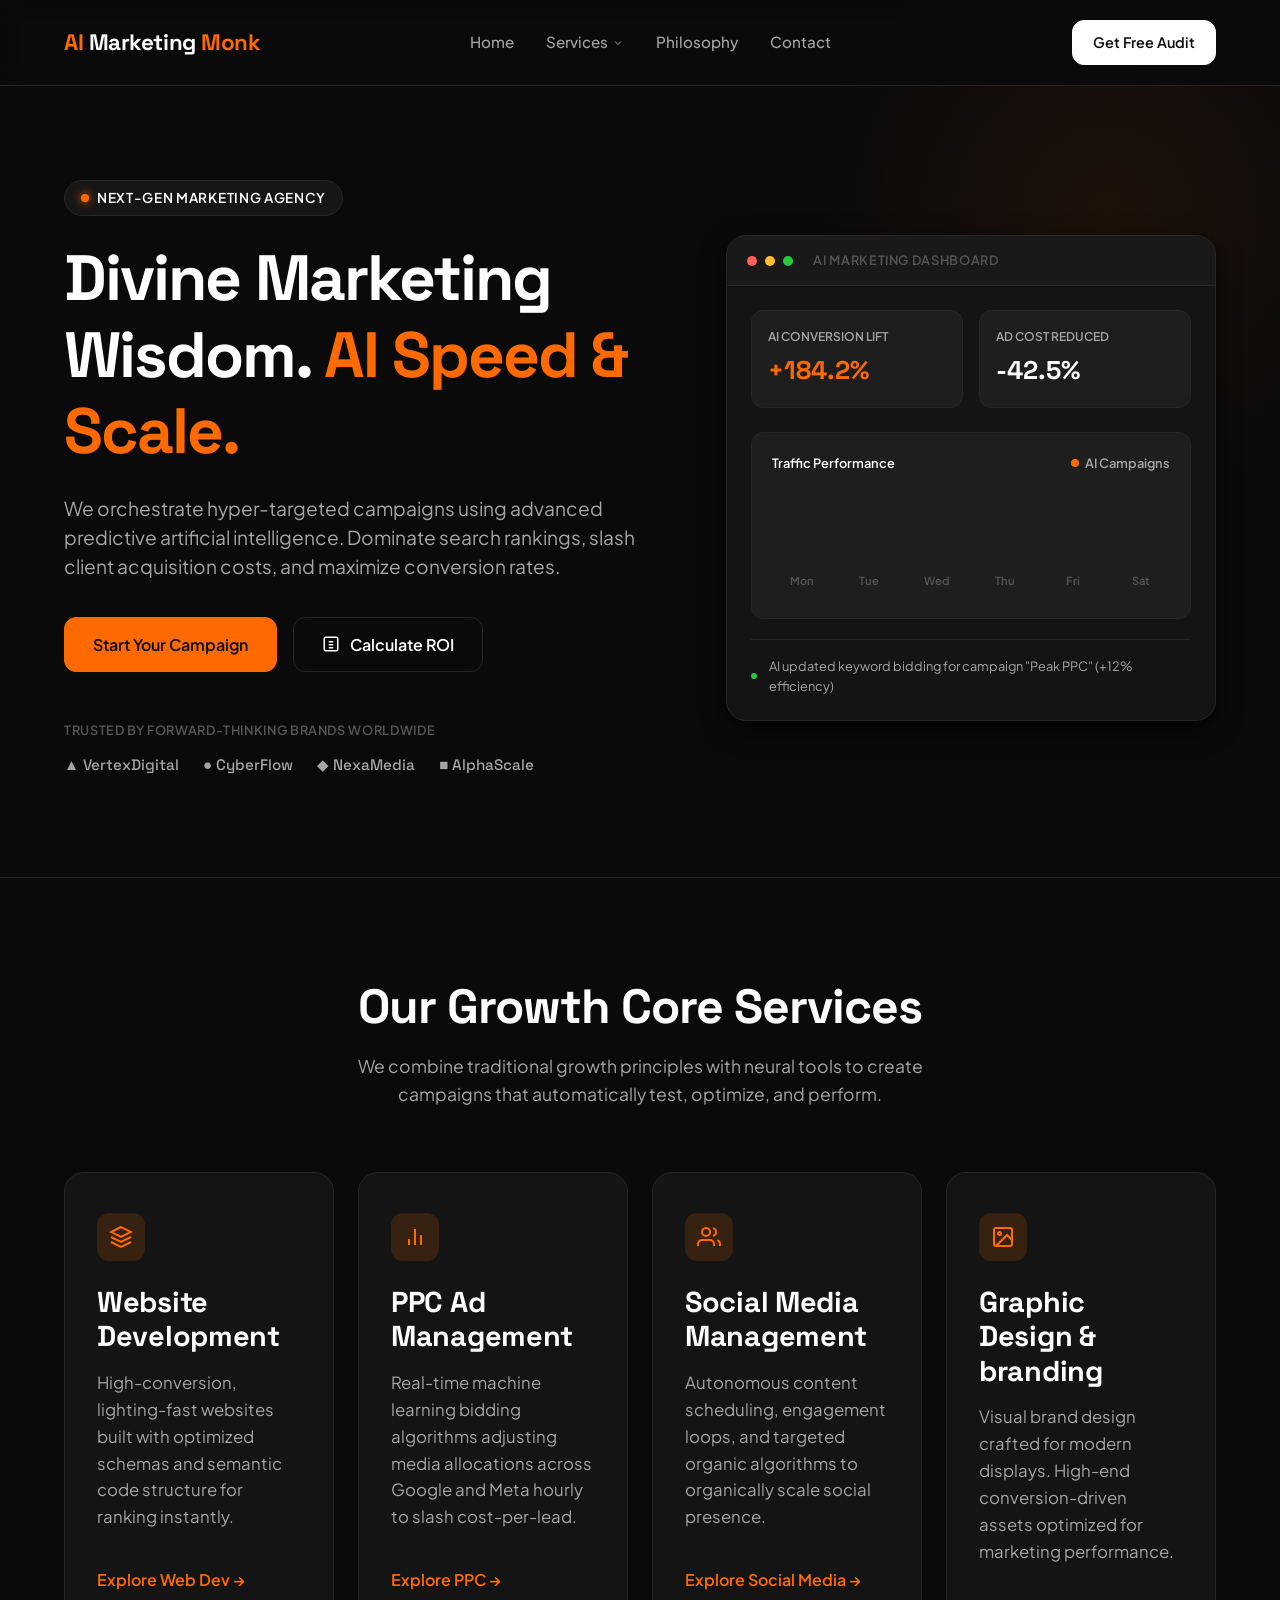
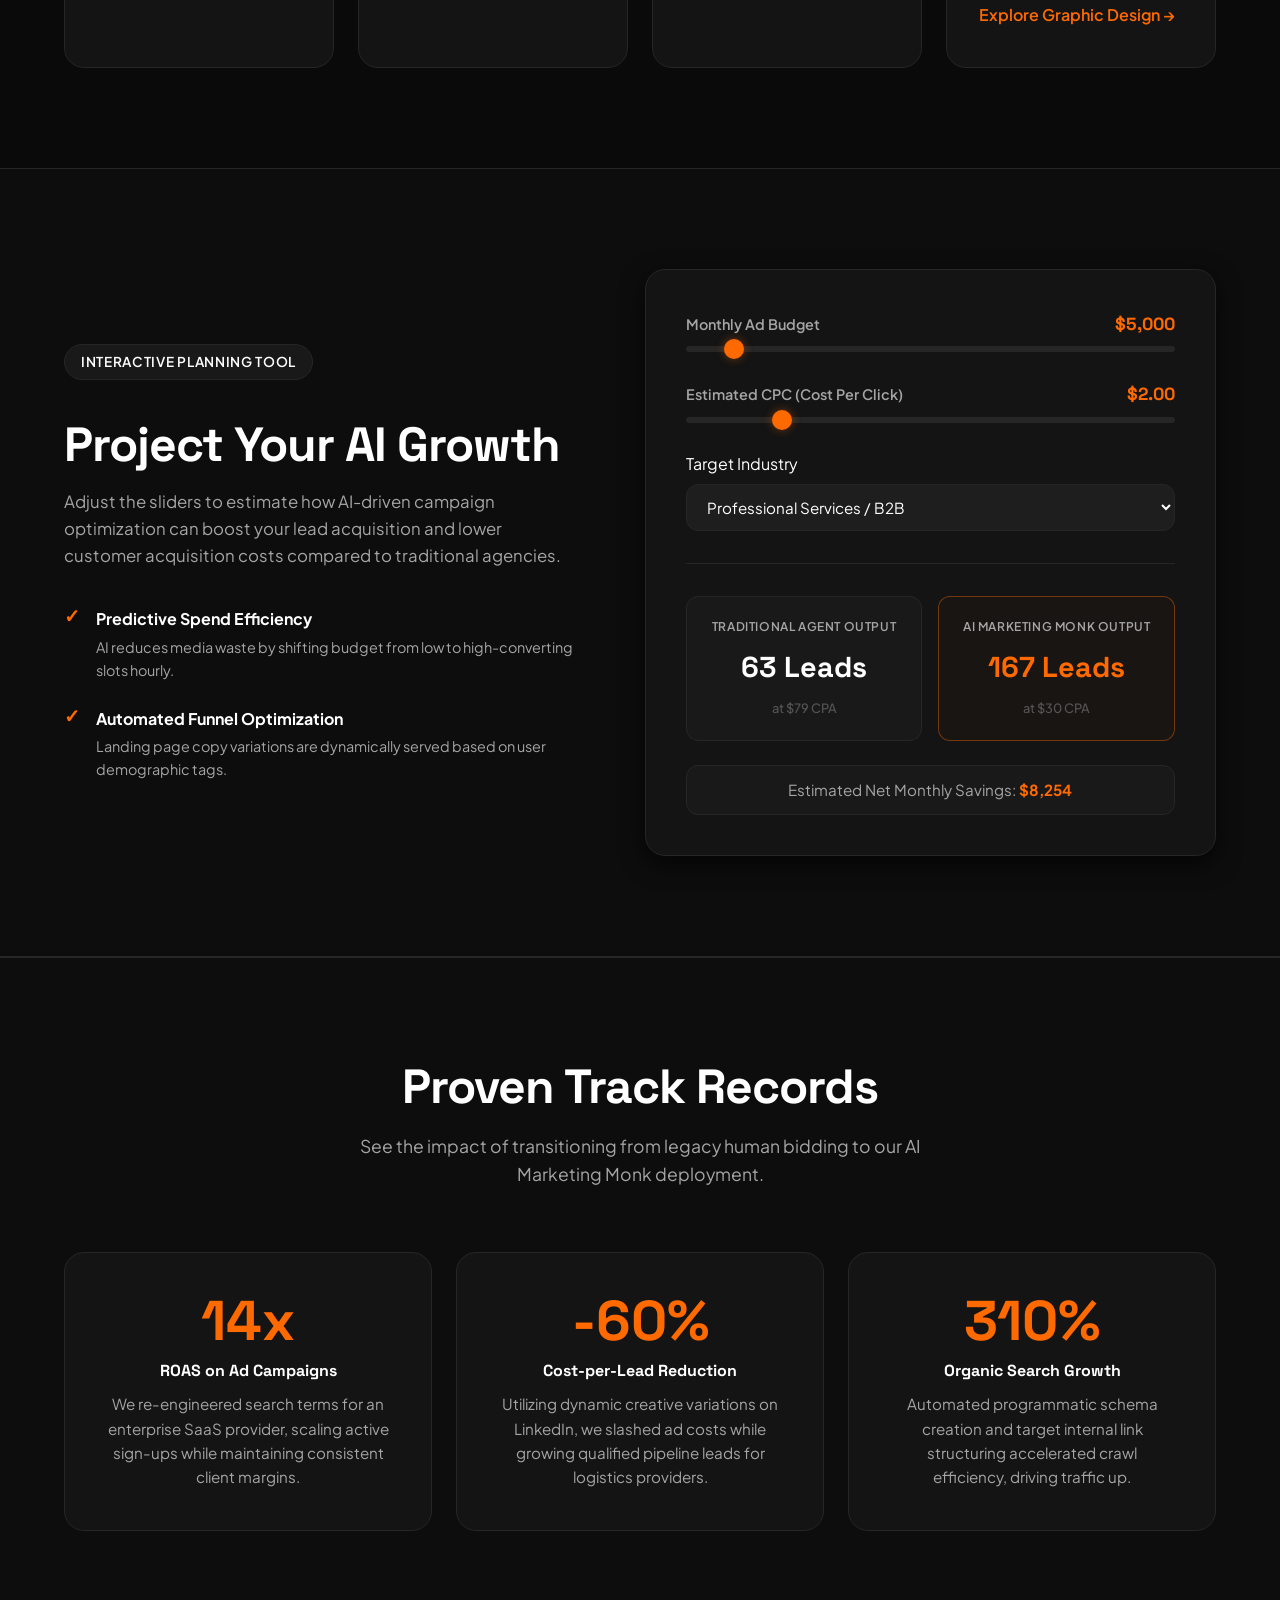
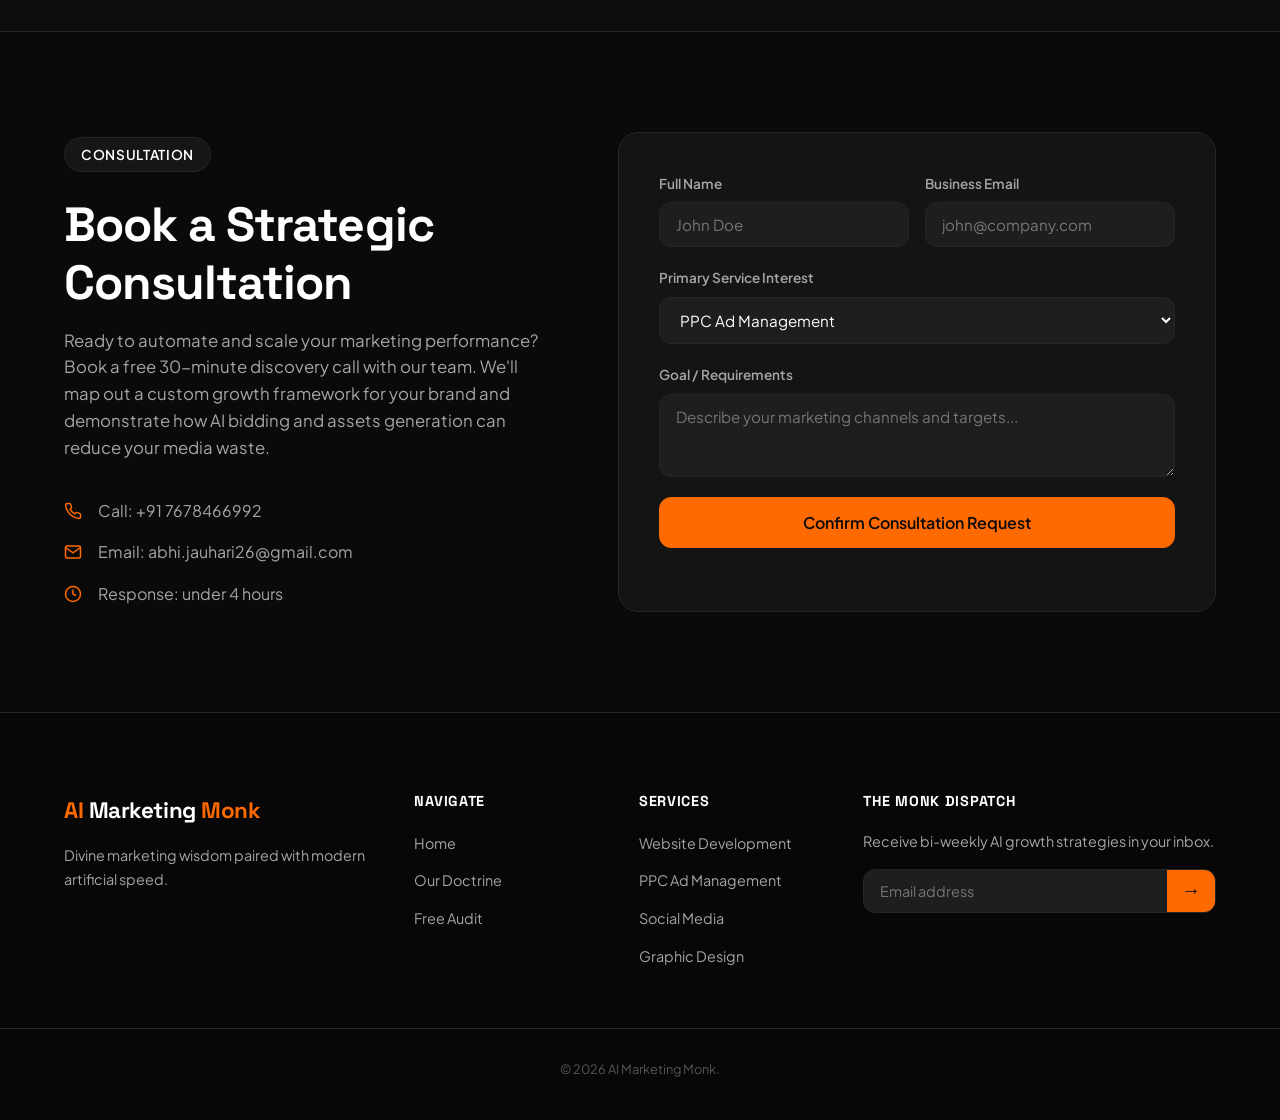
==== index.html @ 4bfc7f83 "Remove Hostinger reference from footers" ====
<!DOCTYPE html>
<html lang="en">
<head>
    <meta charset="UTF-8">
    <meta name="viewport" content="width=device-width, initial-scale=1.0">
    <title>AI Marketing Monk | Divine Marketing Wisdom, AI Speed & Scale</title>
    <meta name="description" content="Unlock hyper-growth with AI Marketing Monk. We combine digital marketing wisdom with artificial intelligence to scale Website Development, PPC, Social Media, and Graphic Design.">
    <link rel="stylesheet" href="style.css">
    <!-- Google Fonts for premium typography -->
    <link rel="preconnect" href="https://fonts.googleapis.com">
    <link rel="preconnect" href="https://fonts.gstatic.com" crossorigin>
    <link href="https://fonts.googleapis.com/css2?family=Plus+Jakarta+Sans:wght@300;400;500;600;700;800&family=Space+Grotesk:wght@400;500;700&display=swap" rel="stylesheet">
    <!-- Google tag (gtag.js) -->
    <script async src="https://www.googletagmanager.com/gtag/js?id=G-MKL8KQ5FQW"></script>
    <script>
      window.dataLayer = window.dataLayer || [];
      function gtag(){dataLayer.push(arguments);}
      gtag('js', new Date());

      gtag('config', 'G-MKL8KQ5FQW');
    </script>
</head>
<body>

    <!-- Header Navigation -->
    <header class="main-header" id="header">
        <div class="header-container">
            <a href="index.html" class="logo">
                <span class="logo-accent">AI</span> Marketing <span class="logo-accent">Monk</span>
            </a>
            
            <nav class="nav-menu" id="nav-menu">
                <ul>
                    <li><a href="index.html" class="nav-link">Home</a></li>
                    <li class="dropdown">
                        <a href="#" class="nav-link">Services <svg viewBox="0 0 24 24" width="12" height="12" stroke="currentColor" stroke-width="2" fill="none"><polyline points="6 9 12 15 18 9"></polyline></svg></a>
                        <ul class="dropdown-menu">
                            <li><a href="web-development.html" class="dropdown-item">Website Development</a></li>
                            <li><a href="ppc.html" class="dropdown-item">PPC Ad Management</a></li>
                            <li><a href="social-media.html" class="dropdown-item">Social Media Management</a></li>
                            <li><a href="graphic-design.html" class="dropdown-item">Graphic Design</a></li>
                        </ul>
                    </li>
                    <li><a href="about.html" class="nav-link">Philosophy</a></li>
                    <li><a href="contact.html" class="nav-link">Contact</a></li>
                    <li><a href="contact.html" class="nav-cta-mobile">Get Free Audit</a></li>
                </ul>
            </nav>

            <div class="header-actions">
                <a href="contact.html" class="nav-cta">Get Free Audit</a>
                <button class="mobile-toggle" id="mobile-toggle" aria-label="Toggle Navigation Menu">
                    <span class="bar"></span>
                    <span class="bar"></span>
                    <span class="bar"></span>
                </button>
            </div>
        </div>
    </header>

    <main>
        <!-- Hero Section -->
        <section class="hero-section" id="hero">
            <div class="hero-bg-decoration"></div>
            <div class="container hero-grid">
                <div class="hero-content">
                    <div class="badge">
                        <span class="badge-dot"></span>
                        Next-Gen Marketing Agency
                    </div>
                    <h1>Divine Marketing Wisdom. <span class="text-orange">AI Speed & Scale.</span></h1>
                    <p class="hero-lead">We orchestrate hyper-targeted campaigns using advanced predictive artificial intelligence. Dominate search rankings, slash client acquisition costs, and maximize conversion rates.</p>
                    <div class="hero-actions-group">
                        <a href="contact.html" class="btn btn-primary">Start Your Campaign</a>
                        <a href="#calculator" class="btn btn-secondary">
                            <svg class="btn-icon" viewBox="0 0 24 24" width="18" height="18" stroke="currentColor" stroke-width="2" fill="none"><rect x="3" y="3" width="18" height="18" rx="2" ry="2"></rect><line x1="9" y1="9" x2="15" y2="9"></line><line x1="9" y1="13" x2="15" y2="13"></line><line x1="9" y1="17" x2="15" y2="17"></line></svg>
                            Calculate ROI
                        </a>
                    </div>
                    <div class="hero-social-proof">
                        <p>Trusted by forward-thinking brands worldwide</p>
                        <div class="proof-logos">
                            <span>▲ VertexDigital</span>
                            <span>● CyberFlow</span>
                            <span>◆ NexaMedia</span>
                            <span>■ AlphaScale</span>
                        </div>
                    </div>
                </div>
                <div class="hero-visual">
                    <div class="dashboard-mockup">
                        <div class="mockup-header">
                            <span class="mockup-dot red"></span>
                            <span class="mockup-dot yellow"></span>
                            <span class="mockup-dot green"></span>
                            <span class="mockup-title">AI Marketing Dashboard</span>
                        </div>
                        <div class="mockup-body">
                            <div class="metric-row">
                                <div class="metric-card">
                                    <span class="metric-label">AI Conversion Lift</span>
                                    <span class="metric-val text-orange">+184.2%</span>
                                </div>
                                <div class="metric-card">
                                    <span class="metric-label">Ad Cost Reduced</span>
                                    <span class="metric-val text-white">-42.5%</span>
                                </div>
                            </div>
                            <div class="chart-container">
                                <div class="chart-header">
                                    <span>Traffic Performance</span>
                                    <span class="chart-legend"><span class="legend-color-orange"></span> AI Campaigns</span>
                                </div>
                                <div class="chart-bars">
                                    <div class="bar-col"><div class="bar-fill" style="height: 35%;"></div><span>Mon</span></div>
                                    <div class="bar-col"><div class="bar-fill" style="height: 50%;"></div><span>Tue</span></div>
                                    <div class="bar-col"><div class="bar-fill" style="height: 42%;"></div><span>Wed</span></div>
                                    <div class="bar-col"><div class="bar-fill" style="height: 75%;"></div><span>Thu</span></div>
                                    <div class="bar-col"><div class="bar-fill" style="height: 90%;"></div><span>Fri</span></div>
                                    <div class="bar-col"><div class="bar-fill active" style="height: 98%;"></div><span>Sat</span></div>
                                </div>
                            </div>
                            <div class="live-activity">
                                <div class="activity-item">
                                    <span class="activity-status-dot"></span>
                                    <span>AI updated keyword bidding for campaign "Peak PPC" (+12% efficiency)</span>
                                </div>
                            </div>
                        </div>
                    </div>
                </div>
            </div>
        </section>

        <!-- Services Section -->
        <section class="services-section" id="services">
            <div class="container">
                <div class="section-header text-center">
                    <h2 class="sub-title">Our Growth Core Services</h2>
                    <p class="section-desc">We combine traditional growth principles with neural tools to create campaigns that automatically test, optimize, and perform.</p>
                </div>
                
                <div class="services-grid">
                    <div class="service-card">
                        <div class="service-icon">
                            <svg viewBox="0 0 24 24" width="24" height="24" stroke="currentColor" stroke-width="2" fill="none"><polygon points="12 2 2 7 12 12 22 7 12 2"></polygon><polyline points="2 17 12 22 22 17"></polyline><polyline points="2 12 12 17 22 12"></polyline></svg>
                        </div>
                        <h3>Website Development</h3>
                        <p>High-conversion, lighting-fast websites built with optimized schemas and semantic code structure for ranking instantly.</p>
                        <a href="web-development.html" class="text-orange" style="text-decoration: none; font-weight: 600; display: inline-flex; align-items: center; gap: 4px; margin-top: 16px;">Explore Web Dev →</a>
                    </div>

                    <div class="service-card">
                        <div class="service-icon">
                            <svg viewBox="0 0 24 24" width="24" height="24" stroke="currentColor" stroke-width="2" fill="none"><line x1="18" y1="20" x2="18" y2="10"></line><line x1="12" y1="20" x2="12" y2="4"></line><line x1="6" y1="20" x2="6" y2="14"></line></svg>
                        </div>
                        <h3>PPC Ad Management</h3>
                        <p>Real-time machine learning bidding algorithms adjusting media allocations across Google and Meta hourly to slash cost-per-lead.</p>
                        <a href="ppc.html" class="text-orange" style="text-decoration: none; font-weight: 600; display: inline-flex; align-items: center; gap: 4px; margin-top: 16px;">Explore PPC →</a>
                    </div>

                    <div class="service-card">
                        <div class="service-icon">
                            <svg viewBox="0 0 24 24" width="24" height="24" stroke="currentColor" stroke-width="2" fill="none"><path d="M17 21v-2a4 4 0 0 0-4-4H5a4 4 0 0 0-4 4v2"></path><circle cx="9" cy="7" r="4"></circle><path d="M23 21v-2a4 4 0 0 0-3-3.87"></path><path d="M16 3.13a4 4 0 0 1 0 7.75"></path></svg>
                        </div>
                        <h3>Social Media Management</h3>
                        <p>Autonomous content scheduling, engagement loops, and targeted organic algorithms to organically scale social presence.</p>
                        <a href="social-media.html" class="text-orange" style="text-decoration: none; font-weight: 600; display: inline-flex; align-items: center; gap: 4px; margin-top: 16px;">Explore Social Media →</a>
                    </div>

                    <div class="service-card">
                        <div class="service-icon">
                            <svg viewBox="0 0 24 24" width="24" height="24" stroke="currentColor" stroke-width="2" fill="none"><rect x="3" y="3" width="18" height="18" rx="2" ry="2"></rect><circle cx="8.5" cy="8.5" r="1.5"></circle><polyline points="21 15 16 10 5 21"></polyline></svg>
                        </div>
                        <h3>Graphic Design & branding</h3>
                        <p>Visual brand design crafted for modern displays. High-end conversion-driven assets optimized for marketing performance.</p>
                        <a href="graphic-design.html" class="text-orange" style="text-decoration: none; font-weight: 600; display: inline-flex; align-items: center; gap: 4px; margin-top: 16px;">Explore Graphic Design →</a>
                    </div>
                </div>
            </div>
        </section>

        <!-- ROI Calculator Section -->
        <section class="calculator-section" id="calculator">
            <div class="container">
                <div class="calculator-grid">
                    <div class="calculator-info">
                        <div class="badge">Interactive Planning Tool</div>
                        <h2>Project Your AI Growth</h2>
                        <p>Adjust the sliders to estimate how AI-driven campaign optimization can boost your lead acquisition and lower customer acquisition costs compared to traditional agencies.</p>
                        
                        <div class="calculator-assumptions">
                            <div class="assumption-item">
                                <span class="icon-check">✓</span>
                                <div>
                                    <strong>Predictive Spend Efficiency</strong>
                                    <p>AI reduces media waste by shifting budget from low to high-converting slots hourly.</p>
                                </div>
                            </div>
                            <div class="assumption-item">
                                <span class="icon-check">✓</span>
                                <div>
                                    <strong>Automated Funnel Optimization</strong>
                                    <p>Landing page copy variations are dynamically served based on user demographic tags.</p>
                                </div>
                            </div>
                        </div>
                    </div>
                    
                    <div class="calculator-card">
                        <div class="calculator-inputs">
                            <div class="input-group">
                                <div class="range-labels">
                                    <label for="monthly-budget">Monthly Ad Budget</label>
                                    <span class="range-value" id="budget-value">$5,000</span>
                                </div>
                                <input type="range" id="monthly-budget" min="1000" max="50000" step="500" value="5000" class="slider">
                            </div>

                            <div class="input-group">
                                <div class="range-labels">
                                    <label for="cpc-estimate">Estimated CPC (Cost Per Click)</label>
                                    <span class="range-value" id="cpc-value">$2.00</span>
                                </div>
                                <input type="range" id="cpc-estimate" min="0.2" max="10.0" step="0.1" value="2.0" class="slider">
                            </div>
                            
                            <div class="input-group">
                                <label for="industry-select">Target Industry</label>
                                <select id="industry-select" class="form-select">
                                    <option value="ecommerce">E-commerce / Retail</option>
                                    <option value="saas">SaaS / Software</option>
                                    <option value="b2b" selected>Professional Services / B2B</option>
                                    <option value="healthcare">Healthcare & Medical</option>
                                </select>
                            </div>
                        </div>
                        
                        <div class="calculator-results">
                            <div class="result-box">
                                <span class="result-title">Traditional Agent Output</span>
                                <span class="result-number text-white" id="trad-leads">62 Leads</span>
                                <span class="result-sub">at $80 CPA</span>
                            </div>
                            
                            <div class="result-box highlighted">
                                <span class="result-title text-orange">AI Marketing Monk Output</span>
                                <span class="result-number text-orange" id="ai-leads">124 Leads</span>
                                <span class="result-sub">at $40 CPA</span>
                            </div>
                        </div>
                        
                        <div class="results-footer">
                            <p>Estimated Net Monthly Savings: <span class="text-orange" id="savings-value">$2,480</span></p>
                        </div>
                    </div>
                </div>
            </div>
        </section>

        <!-- Results Section (Case Studies) -->
        <section class="results-section" id="results">
            <div class="container">
                <div class="section-header text-center">
                    <h2 class="sub-title">Proven Track Records</h2>
                    <p class="section-desc">See the impact of transitioning from legacy human bidding to our AI Marketing Monk deployment.</p>
                </div>
                
                <div class="results-grid">
                    <div class="result-card">
                        <div class="card-metric">14x</div>
                        <h4>ROAS on Ad Campaigns</h4>
                        <p>We re-engineered search terms for an enterprise SaaS provider, scaling active sign-ups while maintaining consistent client margins.</p>
                    </div>
                    <div class="result-card">
                        <div class="card-metric">-60%</div>
                        <h4>Cost-per-Lead Reduction</h4>
                        <p>Utilizing dynamic creative variations on LinkedIn, we slashed ad costs while growing qualified pipeline leads for logistics providers.</p>
                    </div>
                    <div class="result-card">
                        <div class="card-metric">310%</div>
                        <h4>Organic Search Growth</h4>
                        <p>Automated programmatic schema creation and target internal link structuring accelerated crawl efficiency, driving traffic up.</p>
                    </div>
                </div>
            </div>
        </section>

        <!-- Consultation Section -->
        <section class="contact-section" id="consultation">
            <div class="container contact-grid">
                <div class="contact-info">
                    <div class="badge">Consultation</div>
                    <h2>Book a Strategic Consultation</h2>
                    <p>Ready to automate and scale your marketing performance? Book a free 30-minute discovery call with our team. We'll map out a custom growth framework for your brand and demonstrate how AI bidding and assets generation can reduce your media waste.</p>
                    
                    <div class="contact-details">
                        <div class="contact-detail-item">
                            <svg viewBox="0 0 24 24" width="18" height="18" stroke="currentColor" stroke-width="2" fill="none"><path d="M22 16.92v3a2 2 0 0 1-2.18 2 19.79 19.79 0 0 1-8.63-3.07 19.5 19.5 0 0 1-6-6 19.79 19.79 0 0 1-3.07-8.67A2 2 0 0 1 4.11 2h3a2 2 0 0 1 2 1.72 12.84 12.84 0 0 0 .7 2.81 2 2 0 0 1-.45 2.11L8.09 9.91a16 16 0 0 0 6 6l1.27-1.27a2 2 0 0 1 2.11-.45 12.84 12.84 0 0 0 2.81.7A2 2 0 0 1 22 16.92z"></path></svg>
                            <span>Call: +91 7678466992</span>
                        </div>
                        <div class="contact-detail-item">
                            <svg viewBox="0 0 24 24" width="18" height="18" stroke="currentColor" stroke-width="2" fill="none"><path d="M4 4h16c1.1 0 2 .9 2 2v12c0 1.1-.9 2-2 2H4c-1.1 0-2-.9-2-2V6c0-1.1.9-2 2-2z"></path><polyline points="22,6 12,13 2,6"></polyline></svg>
                            <span>Email: abhi.jauhari26@gmail.com</span>
                        </div>
                        <div class="contact-detail-item">
                            <svg viewBox="0 0 24 24" width="18" height="18" stroke="currentColor" stroke-width="2" fill="none"><circle cx="12" cy="12" r="10"></circle><polyline points="12 6 12 12 16 14"></polyline></svg>
                            <span>Response: under 4 hours</span>
                        </div>
                    </div>
                </div>

                <div class="contact-form-container">
                    <form id="audit-form" class="contact-form" action="https://formsubmit.co/abhi.jauhari26@gmail.com" method="POST">
                        <div class="form-row">
                            <div class="form-group">
                                <label for="client-name">Full Name</label>
                                <input type="text" id="client-name" name="name" required placeholder="John Doe">
                            </div>
                            <div class="form-group">
                                <label for="client-email">Business Email</label>
                                <input type="email" id="client-email" name="email" required placeholder="john@company.com">
                            </div>
                        </div>
                        <div class="form-group">
                            <label for="client-service">Primary Service Interest</label>
                            <select id="client-service" name="service">
                                <option value="web-development">Website Development</option>
                                <option value="ppc" selected>PPC Ad Management</option>
                                <option value="social-media">Social Media Management</option>
                                <option value="graphic-design">Graphic Design</option>
                            </select>
                        </div>
                        <div class="form-group">
                            <label for="client-msg">Goal / Requirements</label>
                            <textarea id="client-msg" name="message" rows="3" placeholder="Describe your marketing channels and targets..."></textarea>
                        </div>
                        <button type="submit" class="btn btn-primary btn-block">Confirm Consultation Request</button>
                    </form>
                    <div id="form-success" class="form-success-state hidden">
                        <div class="success-icon">✓</div>
                        <h3>Consultation Booked</h3>
                        <p>A coordinator is reviewing your project details. We will email you direct calendar invites within the next hour.</p>
                    </div>
                </div>
            </div>
        </section>
    </main>

    <!-- Footer -->
    <footer class="footer">
        <div class="container footer-grid">
            <div class="footer-brand">
                <a href="index.html" class="logo">
                    <span class="logo-accent">AI</span> Marketing <span class="logo-accent">Monk</span>
                </a>
                <p>Divine marketing wisdom paired with modern artificial speed.</p>
            </div>
            <div class="footer-links">
                <h5>Navigate</h5>
                <ul>
                    <li><a href="index.html">Home</a></li>
                    <li><a href="about.html">Our Doctrine</a></li>
                    <li><a href="contact.html">Free Audit</a></li>
                </ul>
            </div>
            <div class="footer-links">
                <h5>Services</h5>
                <ul>
                    <li><a href="web-development.html">Website Development</a></li>
                    <li><a href="ppc.html">PPC Ad Management</a></li>
                    <li><a href="social-media.html">Social Media</a></li>
                    <li><a href="graphic-design.html">Graphic Design</a></li>
                </ul>
            </div>
            <div class="footer-subscribe">
                <h5>The Monk Dispatch</h5>
                <p>Receive bi-weekly AI growth strategies in your inbox.</p>
                <form class="subscribe-form" id="newsletter-form" action="#" method="POST">
                    <input type="email" placeholder="Email address" required>
                    <button type="submit" aria-label="Subscribe">→</button>
                </form>
                <div id="subscribe-success" class="subscribe-success hidden">Subscribed!</div>
            </div>
        </div>
        <div class="footer-bottom text-center">
            <p>&copy; 2026 AI Marketing Monk. </p>
        </div>
    </footer>

    <script src="app.js"></script>
</body>
</html>
---- style.css ----
/* CSS Variables & Design System Tokens */
:root {
    --bg-main: #0a0a0a;
    --bg-surface: #141414;
    --bg-surface-elevated: #1e1e1e;
    
    --color-primary: #ff6a00; /* Vibrant Orange */
    --color-primary-hover: #ff8533;
    --color-primary-alpha: rgba(255, 106, 0, 0.15);
    --color-primary-alpha-strong: rgba(255, 106, 0, 0.4);
    
    --color-white: #ffffff;
    --color-muted: #a5a5a5;
    --color-dark-muted: #555555;
    --color-border: #262626;
    
    --font-heading: 'Space Grotesk', sans-serif;
    --font-body: 'Plus Jakarta Sans', sans-serif;
    
    --radius-sm: 6px;
    --radius-md: 12px;
    --radius-lg: 20px;
    --radius-full: 9999px;
    
    --shadow-sm: 0 2px 8px rgba(0, 0, 0, 0.5);
    --shadow-md: 0 8px 24px rgba(0, 0, 0, 0.7);
    --shadow-orange: 0 10px 30px rgba(255, 106, 0, 0.2);
    
    --transition-smooth: all 0.3s cubic-bezier(0.16, 1, 0.3, 1);
}

/* Reset and Base Styles */
* {
    margin: 0;
    padding: 0;
    box-sizing: border-box;
}

html {
    scroll-behavior: smooth;
    background-color: var(--bg-main);
    color: var(--color-white);
    font-family: var(--font-body);
    font-size: 16px;
    line-height: 1.6;
}

body {
    overflow-x: hidden;
}

/* Container */
.container {
    width: 100%;
    max-width: 1200px;
    margin: 0 auto;
    padding: 0 24px;
}

/* Typography */
h1, h2, h3, h4, h5, h6 {
    font-family: var(--font-heading);
    font-weight: 700;
    line-height: 1.2;
    color: var(--color-white);
}

h1 {
    font-size: clamp(2.5rem, 5vw, 4.5rem);
    margin-bottom: 24px;
    letter-spacing: -0.03em;
}

h2 {
    font-size: clamp(2rem, 4vw, 3rem);
    margin-bottom: 16px;
    letter-spacing: -0.02em;
}

h3 {
    font-size: clamp(1.3rem, 2.5vw, 1.8rem);
    margin-bottom: 12px;
    letter-spacing: -0.01em;
}

p {
    color: var(--color-muted);
    font-weight: 400;
    font-size: 1.05rem;
    margin-bottom: 20px;
}

.text-orange {
    color: var(--color-primary);
}

.text-center {
    text-align: center;
}

/* Utility Elements */
.badge {
    display: inline-flex;
    align-items: center;
    gap: 8px;
    background-color: rgba(255, 255, 255, 0.05);
    border: 1px solid var(--color-border);
    padding: 6px 16px;
    border-radius: var(--radius-full);
    font-size: 0.85rem;
    font-weight: 600;
    text-transform: uppercase;
    letter-spacing: 0.05em;
    margin-bottom: 24px;
    color: var(--color-white);
}

.badge-dot {
    width: 8px;
    height: 8px;
    border-radius: 50%;
    background-color: var(--color-primary);
    box-shadow: 0 0 10px var(--color-primary);
    display: inline-block;
}

/* Buttons */
.btn {
    display: inline-flex;
    align-items: center;
    justify-content: center;
    gap: 10px;
    padding: 14px 28px;
    font-size: 1rem;
    font-weight: 600;
    border-radius: var(--radius-md);
    cursor: pointer;
    transition: var(--transition-smooth);
    text-decoration: none;
    font-family: var(--font-body);
}

.btn-primary {
    background-color: var(--color-primary);
    color: var(--bg-main);
    border: 1px solid var(--color-primary);
}

.btn-primary:hover {
    background-color: var(--color-primary-hover);
    border-color: var(--color-primary-hover);
    transform: translateY(-2px);
    box-shadow: var(--shadow-orange);
}

.btn-secondary {
    background-color: transparent;
    color: var(--color-white);
    border: 1px solid var(--color-border);
}

.btn-secondary:hover {
    background-color: rgba(255, 255, 255, 0.05);
    border-color: var(--color-muted);
    transform: translateY(-2px);
}

.btn-block {
    display: flex;
    width: 100%;
}

/* Navigation Header */
.main-header {
    position: fixed;
    top: 0;
    left: 0;
    width: 100%;
    z-index: 100;
    background-color: rgba(10, 10, 10, 0.8);
    backdrop-filter: blur(12px);
    -webkit-backdrop-filter: blur(12px);
    border-bottom: 1px solid var(--color-border);
    transition: var(--transition-smooth);
}

.header-container {
    max-width: 1200px;
    margin: 0 auto;
    padding: 20px 24px;
    display: flex;
    align-items: center;
    justify-content: space-between;
}

.logo {
    font-family: var(--font-heading);
    font-size: 1.4rem;
    font-weight: 700;
    color: var(--color-white);
    text-decoration: none;
    letter-spacing: -0.02em;
}

.logo-accent {
    color: var(--color-primary);
}

.nav-menu ul {
    display: flex;
    list-style: none;
    gap: 32px;
    align-items: center;
}

.nav-link {
    color: var(--color-muted);
    text-decoration: none;
    font-size: 0.95rem;
    font-weight: 500;
    transition: var(--transition-smooth);
    display: flex;
    align-items: center;
    gap: 4px;
}

.nav-link:hover {
    color: var(--color-primary);
}

/* Services Dropdown */
.dropdown {
    position: relative;
}

.dropdown-menu {
    position: absolute;
    top: 100%;
    left: 50%;
    transform: translateX(-50%) translateY(15px);
    background-color: var(--bg-surface);
    border: 1px solid var(--color-border);
    border-radius: var(--radius-md);
    padding: 12px 0;
    min-width: 240px;
    display: flex; /* Always flex but hidden by opacity/visibility */
    flex-direction: column;
    box-shadow: var(--shadow-md);
    z-index: 10;
    opacity: 0;
    visibility: hidden;
    transition: opacity 0.2s ease, transform 0.2s ease, visibility 0.2s ease;
}

.dropdown-menu li {
    width: 100%;
    padding: 0;
}

.dropdown-item {
    display: block;
    padding: 10px 20px;
    color: var(--color-muted);
    text-decoration: none;
    font-size: 0.9rem;
    font-weight: 500;
    transition: var(--transition-smooth);
    text-align: left;
}

.dropdown-item:hover {
    color: var(--color-primary);
    background-color: rgba(255, 255, 255, 0.02);
}

/* Show dropdown when active (for JS) */
.dropdown.open .dropdown-menu {
    opacity: 1;
    visibility: visible;
    transform: translateX(-50%) translateY(5px);
}

@media (max-width: 768px) {
    .dropdown-menu {
        position: static;
        transform: none;
        width: 100%;
        margin-top: 8px;
        background-color: rgba(255, 255, 255, 0.02);
        border: 1px solid var(--color-border);
        box-shadow: none;
        padding: 8px 0;
        opacity: 0;
        visibility: hidden;
        display: none; /* Mobile can use display:none/block for accordion toggles */
    }
    
    .dropdown.open .dropdown-menu {
        display: flex;
        opacity: 1;
        visibility: visible;
    }
}

@keyframes fadeInDown {
    from {
        opacity: 0;
        transform: translateX(-50%) translateY(15px);
    }
    to {
        opacity: 1;
        transform: translateX(-50%) translateY(5px);
    }
}

.nav-cta {
    display: inline-block;
    background-color: var(--color-white);
    color: var(--bg-main);
    padding: 10px 20px;
    border-radius: var(--radius-md);
    text-decoration: none;
    font-size: 0.9rem;
    font-weight: 600;
    transition: var(--transition-smooth);
    border: 1px solid var(--color-white);
}

.nav-cta:hover {
    background-color: transparent;
    color: var(--color-white);
    border-color: var(--color-border);
}

.nav-cta-mobile {
    display: none;
}

.mobile-toggle {
    display: none;
    background: none;
    border: none;
    cursor: pointer;
    flex-direction: column;
    gap: 6px;
}

.mobile-toggle .bar {
    width: 24px;
    height: 2px;
    background-color: var(--color-white);
    transition: var(--transition-smooth);
}

/* Hero Section */
.hero-section {
    position: relative;
    padding: 180px 0 100px 0;
    overflow: hidden;
}

.hero-bg-decoration {
    position: absolute;
    top: -10%;
    right: -10%;
    width: 600px;
    height: 600px;
    background: radial-gradient(circle, rgba(255, 106, 0, 0.08) 0%, rgba(10, 10, 10, 0) 70%);
    z-index: -1;
    pointer-events: none;
}

.hero-grid {
    display: grid;
    grid-template-columns: 1.1fr 0.9fr;
    gap: 64px;
    align-items: center;
}

.hero-lead {
    font-size: 1.2rem;
    margin-bottom: 36px;
    line-height: 1.5;
}

.hero-actions-group {
    display: flex;
    gap: 16px;
    margin-bottom: 48px;
    flex-wrap: wrap;
}

.hero-social-proof p {
    font-size: 0.8rem;
    text-transform: uppercase;
    letter-spacing: 0.05em;
    color: var(--color-dark-muted);
    margin-bottom: 12px;
    font-weight: 600;
}

.proof-logos {
    display: flex;
    gap: 24px;
    flex-wrap: wrap;
    color: var(--color-muted);
    font-family: var(--font-heading);
    font-weight: 500;
    font-size: 0.95rem;
}

/* Dashboard Mockup Visual */
.dashboard-mockup {
    background-color: var(--bg-surface);
    border: 1px solid var(--color-border);
    border-radius: var(--radius-lg);
    overflow: hidden;
    box-shadow: var(--shadow-md);
}

.mockup-header {
    background-color: rgba(255, 255, 255, 0.02);
    border-bottom: 1px solid var(--color-border);
    padding: 14px 20px;
    display: flex;
    align-items: center;
    gap: 8px;
}

.mockup-dot {
    width: 10px;
    height: 10px;
    border-radius: 50%;
    display: inline-block;
}

.mockup-dot.red { background-color: #ff5f56; }
.mockup-dot.yellow { background-color: #ffbd2e; }
.mockup-dot.green { background-color: #27c93f; }

.mockup-title {
    margin-left: 12px;
    font-size: 0.8rem;
    font-weight: 600;
    color: var(--color-dark-muted);
    text-transform: uppercase;
    letter-spacing: 0.05em;
}

.mockup-body {
    padding: 24px;
}

.metric-row {
    display: grid;
    grid-template-columns: 1fr 1fr;
    gap: 16px;
    margin-bottom: 24px;
}

.metric-card {
    background-color: var(--bg-surface-elevated);
    border: 1px solid var(--color-border);
    border-radius: var(--radius-md);
    padding: 16px;
}

.metric-label {
    display: block;
    font-size: 0.75rem;
    color: var(--color-muted);
    margin-bottom: 4px;
    text-transform: uppercase;
    font-weight: 600;
}

.metric-val {
    font-family: var(--font-heading);
    font-size: 1.6rem;
    font-weight: 700;
}

.chart-container {
    background-color: var(--bg-surface-elevated);
    border: 1px solid var(--color-border);
    border-radius: var(--radius-md);
    padding: 20px;
    margin-bottom: 20px;
}

.chart-header {
    display: flex;
    justify-content: space-between;
    font-size: 0.8rem;
    font-weight: 600;
    margin-bottom: 24px;
}

.chart-legend {
    display: flex;
    align-items: center;
    gap: 6px;
    color: var(--color-muted);
}

.legend-color-orange {
    width: 8px;
    height: 8px;
    background-color: var(--color-primary);
    border-radius: 50%;
    display: inline-block;
}

.chart-bars {
    display: flex;
    justify-content: space-between;
    align-items: flex-end;
    height: 100px;
    padding-bottom: 8px;
}

.bar-col {
    display: flex;
    flex-direction: column;
    align-items: center;
    gap: 8px;
    width: calc(100% / 6 - 8px);
}

.bar-fill {
    width: 100%;
    background-color: rgba(255, 255, 255, 0.05);
    border-radius: 4px;
    transition: height 1s ease-in-out;
}

.bar-fill.active {
    background-color: var(--color-primary);
    box-shadow: 0 0 12px var(--color-primary);
}

.bar-col span {
    font-size: 0.7rem;
    color: var(--color-dark-muted);
    font-weight: 600;
}

.live-activity {
    border-top: 1px solid var(--color-border);
    padding-top: 16px;
}

.activity-item {
    display: flex;
    align-items: center;
    gap: 12px;
    font-size: 0.8rem;
    color: var(--color-muted);
}

.activity-status-dot {
    width: 6px;
    height: 6px;
    background-color: #27c93f;
    border-radius: 50%;
    animation: pulse 1.8s infinite;
}

@keyframes pulse {
    0% { transform: scale(0.9); opacity: 0.8; }
    50% { transform: scale(1.2); opacity: 1; }
    100% { transform: scale(0.9); opacity: 0.8; }
}

/* Services Section */
.services-section {
    padding: 100px 0;
    border-top: 1px solid var(--color-border);
    background-color: var(--bg-main);
}

.section-header {
    max-width: 600px;
    margin: 0 auto 64px auto;
}

.sub-title {
    margin-bottom: 16px;
}

.section-desc {
    font-size: 1.1rem;
}

.services-grid {
    display: grid;
    grid-template-columns: repeat(auto-fit, minmax(250px, 1fr));
    gap: 24px;
}

.service-card {
    background-color: var(--bg-surface);
    border: 1px solid var(--color-border);
    border-radius: var(--radius-lg);
    padding: 40px 32px;
    transition: var(--transition-smooth);
}

.service-card:hover {
    border-color: var(--color-primary);
    transform: translateY(-6px);
    box-shadow: var(--shadow-sm);
}

.service-icon {
    width: 48px;
    height: 48px;
    border-radius: var(--radius-md);
    background-color: var(--color-primary-alpha);
    color: var(--color-primary);
    display: flex;
    align-items: center;
    justify-content: center;
    margin-bottom: 24px;
}

.service-card h3 {
    margin-bottom: 16px;
}

.service-features {
    list-style: none;
    border-top: 1px solid var(--color-border);
    margin-top: 24px;
    padding-top: 20px;
}

.service-features li {
    font-size: 0.85rem;
    color: var(--color-muted);
    margin-bottom: 8px;
    display: flex;
    align-items: center;
    gap: 8px;
}

.service-features li::before {
    content: "▫";
    color: var(--color-primary);
    font-weight: bold;
}

/* Calculator Section */
.calculator-section {
    padding: 100px 0;
    background-color: #0d0d0d;
    border-top: 1px solid var(--color-border);
    border-bottom: 1px solid var(--color-border);
}

.calculator-grid {
    display: grid;
    grid-template-columns: 0.95fr 1.05fr;
    gap: 64px;
    align-items: center;
}

.calculator-info h2 {
    margin-top: 12px;
}

.calculator-assumptions {
    margin-top: 36px;
    display: flex;
    flex-direction: column;
    gap: 24px;
}

.assumption-item {
    display: flex;
    gap: 16px;
}

.icon-check {
    color: var(--color-primary);
    font-weight: bold;
    font-size: 1.2rem;
    line-height: 1;
}

.assumption-item strong {
    display: block;
    font-size: 1rem;
    margin-bottom: 4px;
    color: var(--color-white);
}

.assumption-item p {
    font-size: 0.9rem;
    margin: 0;
}

/* Calculator Card */
.calculator-card {
    background-color: var(--bg-surface);
    border: 1px solid var(--color-border);
    border-radius: var(--radius-lg);
    padding: 40px;
    box-shadow: var(--shadow-md);
}

.calculator-inputs {
    display: flex;
    flex-direction: column;
    gap: 28px;
    margin-bottom: 32px;
}

.input-group {
    display: flex;
    flex-direction: column;
    gap: 8px;
}

.range-labels {
    display: flex;
    justify-content: space-between;
    align-items: center;
}

.range-labels label {
    font-size: 0.9rem;
    font-weight: 600;
    color: var(--color-muted);
}

.range-value {
    font-family: var(--font-heading);
    color: var(--color-primary);
    font-weight: 700;
    font-size: 1.1rem;
}

.slider {
    -webkit-appearance: none;
    width: 100%;
    height: 6px;
    border-radius: var(--radius-full);
    background: var(--color-border);
    outline: none;
    transition: opacity .2s;
}

.slider::-webkit-slider-thumb {
    -webkit-appearance: none;
    appearance: none;
    width: 20px;
    height: 20px;
    border-radius: 50%;
    background: var(--color-primary);
    cursor: pointer;
    box-shadow: 0 0 10px rgba(255, 106, 0, 0.4);
    transition: transform 0.1s;
}

.slider::-webkit-slider-thumb:hover {
    transform: scale(1.15);
}

.slider::-moz-range-thumb {
    width: 20px;
    height: 20px;
    border-radius: 50%;
    background: var(--color-primary);
    cursor: pointer;
    box-shadow: 0 0 10px rgba(255, 106, 0, 0.4);
    transition: transform 0.1s;
}

.slider::-moz-range-thumb:hover {
    transform: scale(1.15);
}

.form-select {
    background-color: var(--bg-surface-elevated);
    border: 1px solid var(--color-border);
    color: var(--color-white);
    padding: 12px 16px;
    border-radius: var(--radius-md);
    outline: none;
    font-family: var(--font-body);
    font-size: 0.95rem;
    cursor: pointer;
}

.calculator-results {
    display: grid;
    grid-template-columns: 1fr 1fr;
    gap: 16px;
    border-top: 1px solid var(--color-border);
    padding-top: 32px;
    margin-bottom: 24px;
}

.result-box {
    background-color: rgba(255, 255, 255, 0.02);
    border: 1px solid var(--color-border);
    border-radius: var(--radius-md);
    padding: 20px;
    text-align: center;
}

.result-box.highlighted {
    border-color: var(--color-primary-alpha-strong);
    background-color: rgba(255, 106, 0, 0.02);
}

.result-title {
    display: block;
    font-size: 0.75rem;
    font-weight: 600;
    text-transform: uppercase;
    letter-spacing: 0.05em;
    margin-bottom: 8px;
    color: var(--color-muted);
}

.result-number {
    display: block;
    font-family: var(--font-heading);
    font-size: 1.8rem;
    font-weight: 700;
    margin-bottom: 4px;
}

.result-sub {
    font-size: 0.8rem;
    color: var(--color-dark-muted);
    font-weight: 500;
}

.results-footer {
    text-align: center;
    background-color: rgba(255, 255, 255, 0.02);
    border: 1px solid var(--color-border);
    border-radius: var(--radius-md);
    padding: 12px;
}

.results-footer p {
    font-size: 0.95rem;
    margin: 0;
    color: var(--color-muted);
}

.results-footer p span {
    font-weight: 700;
}

/* Philosophy Section (About Us) */
.philosophy-section {
    padding: 100px 0;
    background-color: var(--bg-main);
}

.philosophy-grid {
    display: grid;
    grid-template-columns: 0.9fr 1.1fr;
    gap: 64px;
    align-items: center;
}

.monk-graphic {
    position: relative;
    width: 320px;
    height: 320px;
    margin: 0 auto;
}

.glowing-halo {
    position: absolute;
    top: 50%;
    left: 50%;
    transform: translate(-50%, -50%);
    width: 240px;
    height: 240px;
    border-radius: 50%;
    background: radial-gradient(circle, rgba(255, 106, 0, 0.15) 0%, rgba(10, 10, 10, 0) 70%);
    border: 1px solid rgba(255, 106, 0, 0.3);
}

.monk-silhouette {
    position: absolute;
    bottom: 20%;
    left: 50%;
    transform: translateX(-50%);
    width: 140px;
    height: 180px;
    background-color: var(--color-white);
    clip-path: polygon(50% 0%, 90% 100%, 10% 100%);
    opacity: 0.9;
}

.digital-nodes .node {
    position: absolute;
    width: 6px;
    height: 6px;
    background-color: var(--color-primary);
    border-radius: 50%;
    box-shadow: 0 0 8px var(--color-primary);
}

.digital-nodes .n1 { top: 20%; left: 30%; }
.digital-nodes .n2 { top: 25%; right: 25%; }
.digital-nodes .n3 { bottom: 35%; left: 20%; }
.digital-nodes .n4 { bottom: 40%; right: 15%; }

.pillars {
    margin-top: 36px;
    display: flex;
    flex-direction: column;
    gap: 24px;
}

.pillar-item {
    display: flex;
    gap: 20px;
}

.pillar-num {
    font-family: var(--font-heading);
    font-size: 1.5rem;
    font-weight: 700;
    color: var(--color-primary);
    line-height: 1.2;
}

.pillar-item h4 {
    margin-bottom: 6px;
    font-size: 1.1rem;
}

.pillar-item p {
    font-size: 0.95rem;
    margin: 0;
}

/* Results Metrics Section */
.results-section {
    padding: 100px 0;
    background-color: #0d0d0d;
    border-top: 1px solid var(--color-border);
}

.results-grid {
    display: grid;
    grid-template-columns: repeat(auto-fit, minmax(250px, 1fr));
    gap: 24px;
}

.result-card {
    background-color: var(--bg-surface);
    border: 1px solid var(--color-border);
    border-radius: var(--radius-lg);
    padding: 40px;
    text-align: center;
    transition: var(--transition-smooth);
}

.result-card:hover {
    border-color: var(--color-primary);
}

.card-metric {
    font-family: var(--font-heading);
    font-size: 3.5rem;
    font-weight: 700;
    color: var(--color-primary);
    margin-bottom: 12px;
    line-height: 1;
}

.result-card h4 {
    margin-bottom: 12px;
}

.result-card p {
    margin: 0;
    font-size: 0.95rem;
}

/* Contact Form Section */
.contact-section {
    padding: 100px 0;
    background-color: var(--bg-main);
    border-top: 1px solid var(--color-border);
}

.contact-grid {
    display: grid;
    grid-template-columns: 0.9fr 1.1fr;
    gap: 64px;
    align-items: center;
}

.contact-details {
    margin-top: 36px;
    display: flex;
    flex-direction: column;
    gap: 16px;
}

.contact-detail-item {
    display: flex;
    align-items: center;
    gap: 16px;
    color: var(--color-muted);
}

.contact-detail-item svg {
    color: var(--color-primary);
}

.contact-form-container {
    background-color: var(--bg-surface);
    border: 1px solid var(--color-border);
    border-radius: var(--radius-lg);
    padding: 40px;
    position: relative;
    min-height: 480px;
}

.contact-form {
    display: flex;
    flex-direction: column;
    gap: 20px;
    transition: opacity 0.3s ease;
}

.contact-form.hidden {
    opacity: 0;
    pointer-events: none;
}

.form-row {
    display: grid;
    grid-template-columns: 1fr 1fr;
    gap: 16px;
}

.form-group {
    display: flex;
    flex-direction: column;
    gap: 8px;
}

.form-group label {
    font-size: 0.85rem;
    font-weight: 600;
    color: var(--color-muted);
}

.form-group input,
.form-group textarea,
.form-group select {
    background-color: var(--bg-surface-elevated);
    border: 1px solid var(--color-border);
    border-radius: var(--radius-md);
    padding: 12px 16px;
    color: var(--color-white);
    font-family: var(--font-body);
    font-size: 0.95rem;
    outline: none;
    transition: var(--transition-smooth);
}

.form-group input:focus,
.form-group textarea:focus,
.form-group select:focus {
    border-color: var(--color-primary);
}

/* Success States */
.form-success-state {
    position: absolute;
    top: 50%;
    left: 50%;
    transform: translate(-50%, -50%);
    width: calc(100% - 80px);
    text-align: center;
    display: flex;
    flex-direction: column;
    align-items: center;
    gap: 16px;
    opacity: 1;
    transition: opacity 0.3s ease;
}

.form-success-state.hidden {
    opacity: 0;
    pointer-events: none;
    display: none;
}

.success-icon {
    width: 64px;
    height: 64px;
    border-radius: 50%;
    background-color: var(--color-primary-alpha);
    color: var(--color-primary);
    display: flex;
    align-items: center;
    justify-content: center;
    font-size: 1.8rem;
    font-weight: bold;
}

/* Footer styling */
.footer {
    background-color: #070707;
    border-top: 1px solid var(--color-border);
    padding: 80px 0 40px 0;
}

.footer-grid {
    display: grid;
    grid-template-columns: 1.2fr 0.7fr 0.7fr 1.4fr;
    gap: 48px;
    margin-bottom: 60px;
}

.footer-brand p {
    margin-top: 16px;
    font-size: 0.9rem;
}

.footer-links h5,
.footer-subscribe h5 {
    font-size: 0.9rem;
    text-transform: uppercase;
    letter-spacing: 0.05em;
    color: var(--color-white);
    margin-bottom: 20px;
}

.footer-links ul {
    list-style: none;
    display: flex;
    flex-direction: column;
    gap: 12px;
}

.footer-links a {
    color: var(--color-muted);
    text-decoration: none;
    font-size: 0.9rem;
    transition: var(--transition-smooth);
}

.footer-links a:hover {
    color: var(--color-primary);
}

.footer-subscribe p {
    font-size: 0.9rem;
    margin-bottom: 16px;
}

.subscribe-form {
    display: flex;
    border: 1px solid var(--color-border);
    border-radius: var(--radius-md);
    overflow: hidden;
    background-color: var(--bg-surface-elevated);
}

.subscribe-form input {
    flex: 1;
    background: none;
    border: none;
    padding: 12px 16px;
    color: var(--color-white);
    font-family: var(--font-body);
    font-size: 0.9rem;
    outline: none;
}

.subscribe-form button {
    background-color: var(--color-primary);
    color: var(--bg-main);
    border: none;
    width: 48px;
    cursor: pointer;
    font-weight: bold;
    font-size: 1.2rem;
    transition: var(--transition-smooth);
}

.subscribe-form button:hover {
    background-color: var(--color-primary-hover);
}

.subscribe-success {
    font-size: 0.85rem;
    color: var(--color-primary);
    margin-top: 8px;
}

.subscribe-success.hidden {
    display: none;
}

.footer-bottom {
    border-top: 1px solid var(--color-border);
    padding-top: 30px;
}

.footer-bottom p {
    font-size: 0.8rem;
    color: var(--color-dark-muted);
    margin: 0;
}

/* Responsive Rules */
@media (max-width: 991px) {
    .hero-grid,
    .calculator-grid,
    .philosophy-grid,
    .contact-grid {
        grid-template-columns: 1fr;
        gap: 48px;
    }
    
    .hero-visual,
    .philosophy-visual {
        order: -1;
    }
    
    .footer-grid {
        grid-template-columns: 1fr 1fr;
        gap: 36px;
    }
}

@media (max-width: 768px) {
    .nav-menu {
        position: fixed;
        top: 73px;
        left: -100%;
        width: 100%;
        height: calc(100vh - 73px);
        background-color: var(--bg-main);
        transition: var(--transition-smooth);
        padding: 40px 24px;
        border-top: 1px solid var(--color-border);
        overflow-y: auto;
    }
    
    .nav-menu.active {
        left: 0;
    }
    
    .nav-menu ul {
        flex-direction: column;
        gap: 24px;
        align-items: flex-start;
        width: 100%;
    }
    
    .nav-link {
        font-size: 1.2rem;
        width: 100%;
        display: flex;
        justify-content: space-between;
        align-items: center;
    }
    
    /* Mobile Dropdown styles */
    .dropdown {
        width: 100%;
    }
    
    .dropdown-menu {
        position: static;
        transform: none;
        width: 100%;
        margin-top: 8px;
        background-color: rgba(255, 255, 255, 0.02);
        border: 1px solid var(--color-border);
        box-shadow: none;
        padding: 8px 0;
    }
    
    .dropdown.open .dropdown-menu {
        display: flex;
    }
    
    .dropdown-item {
        padding: 10px 20px;
        font-size: 1rem;
    }
    
    .nav-cta {
        display: none;
    }
    
    .nav-cta-mobile {
        display: block;
        text-align: center;
        background-color: var(--color-primary);
        color: var(--bg-main);
        padding: 14px;
        border-radius: var(--radius-md);
        text-decoration: none;
        font-weight: 600;
        margin-top: 12px;
        width: 100%;
    }
    
    .mobile-toggle {
        display: flex;
    }
    
    .mobile-toggle.active .bar:nth-child(1) {
        transform: translateY(8px) rotate(45deg);
    }
    
    .mobile-toggle.active .bar:nth-child(2) {
        opacity: 0;
    }
    
    .mobile-toggle.active .bar:nth-child(3) {
        transform: translateY(-8px) rotate(-45deg);
    }
    
    .form-row {
        grid-template-columns: 1fr;
    }
    
    .calculator-results {
        grid-template-columns: 1fr;
    }
    
    .footer-grid {
        grid-template-columns: 1fr;
    }
}
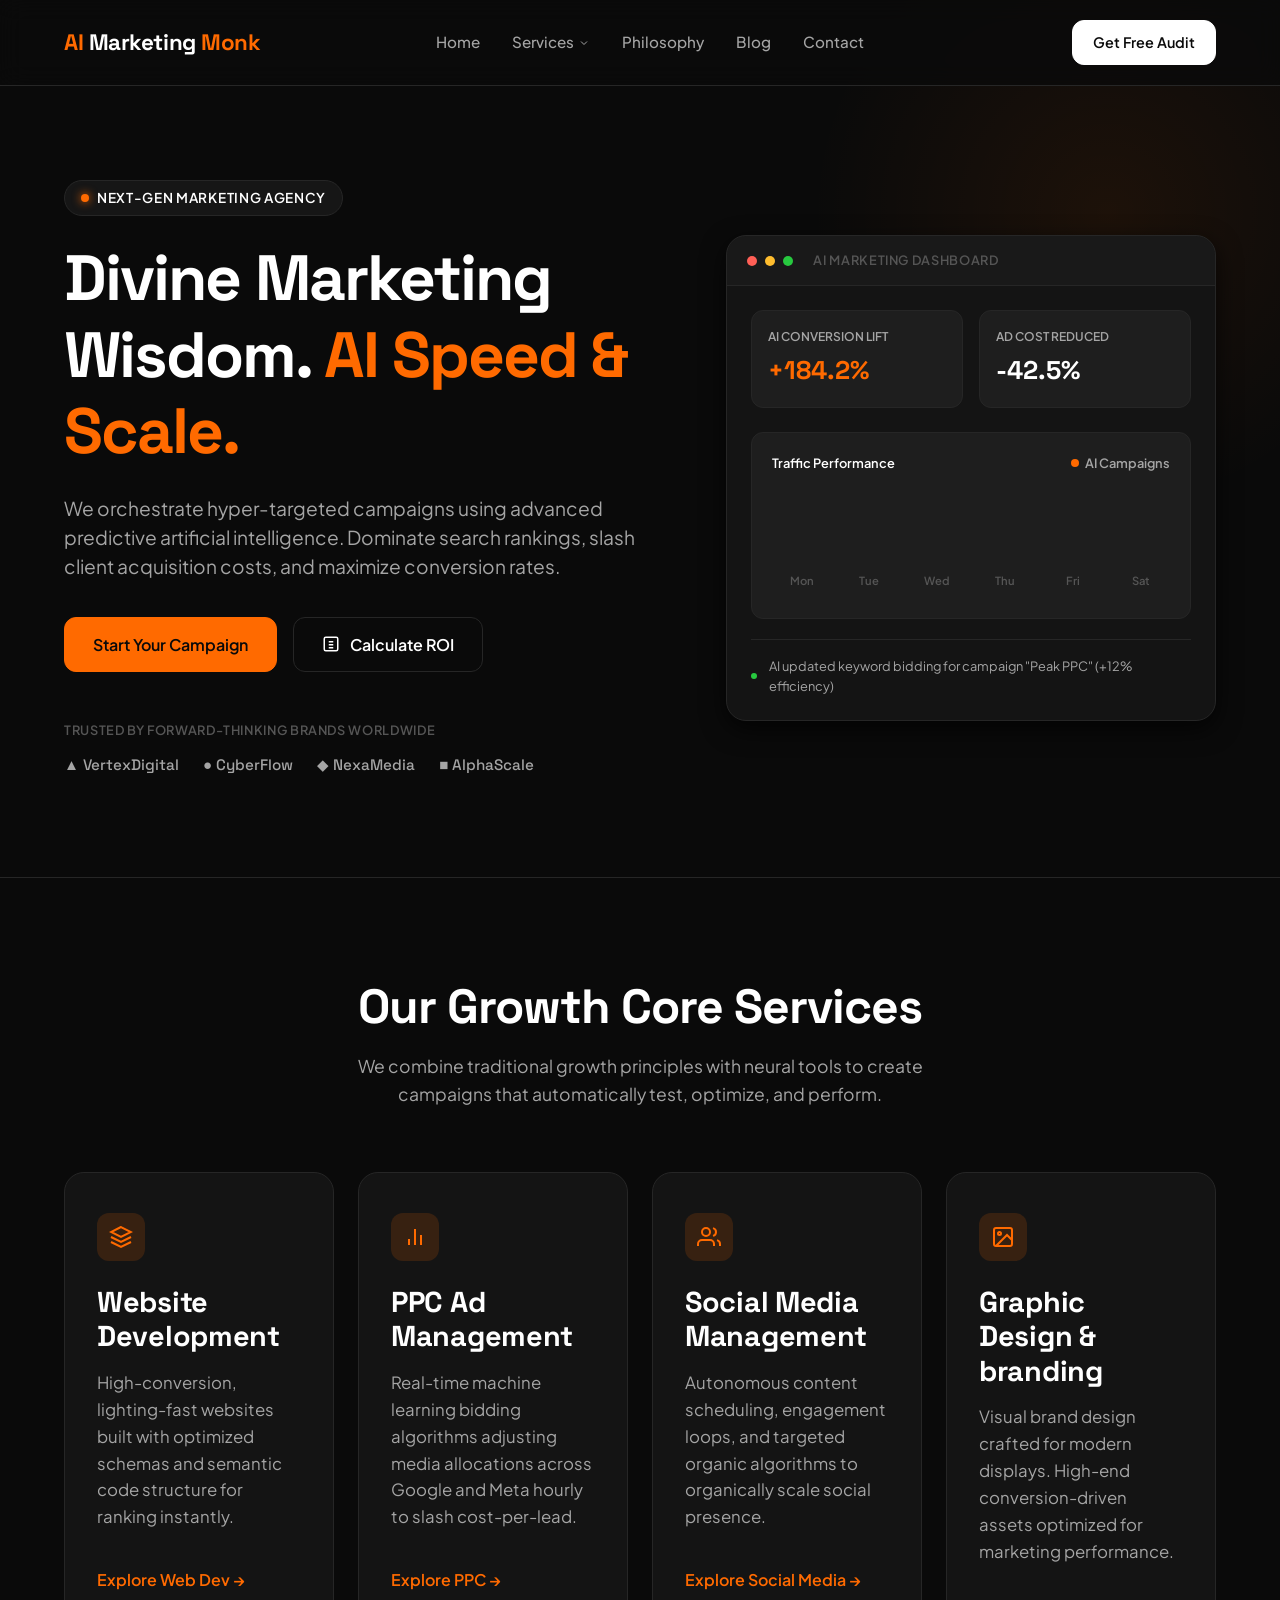
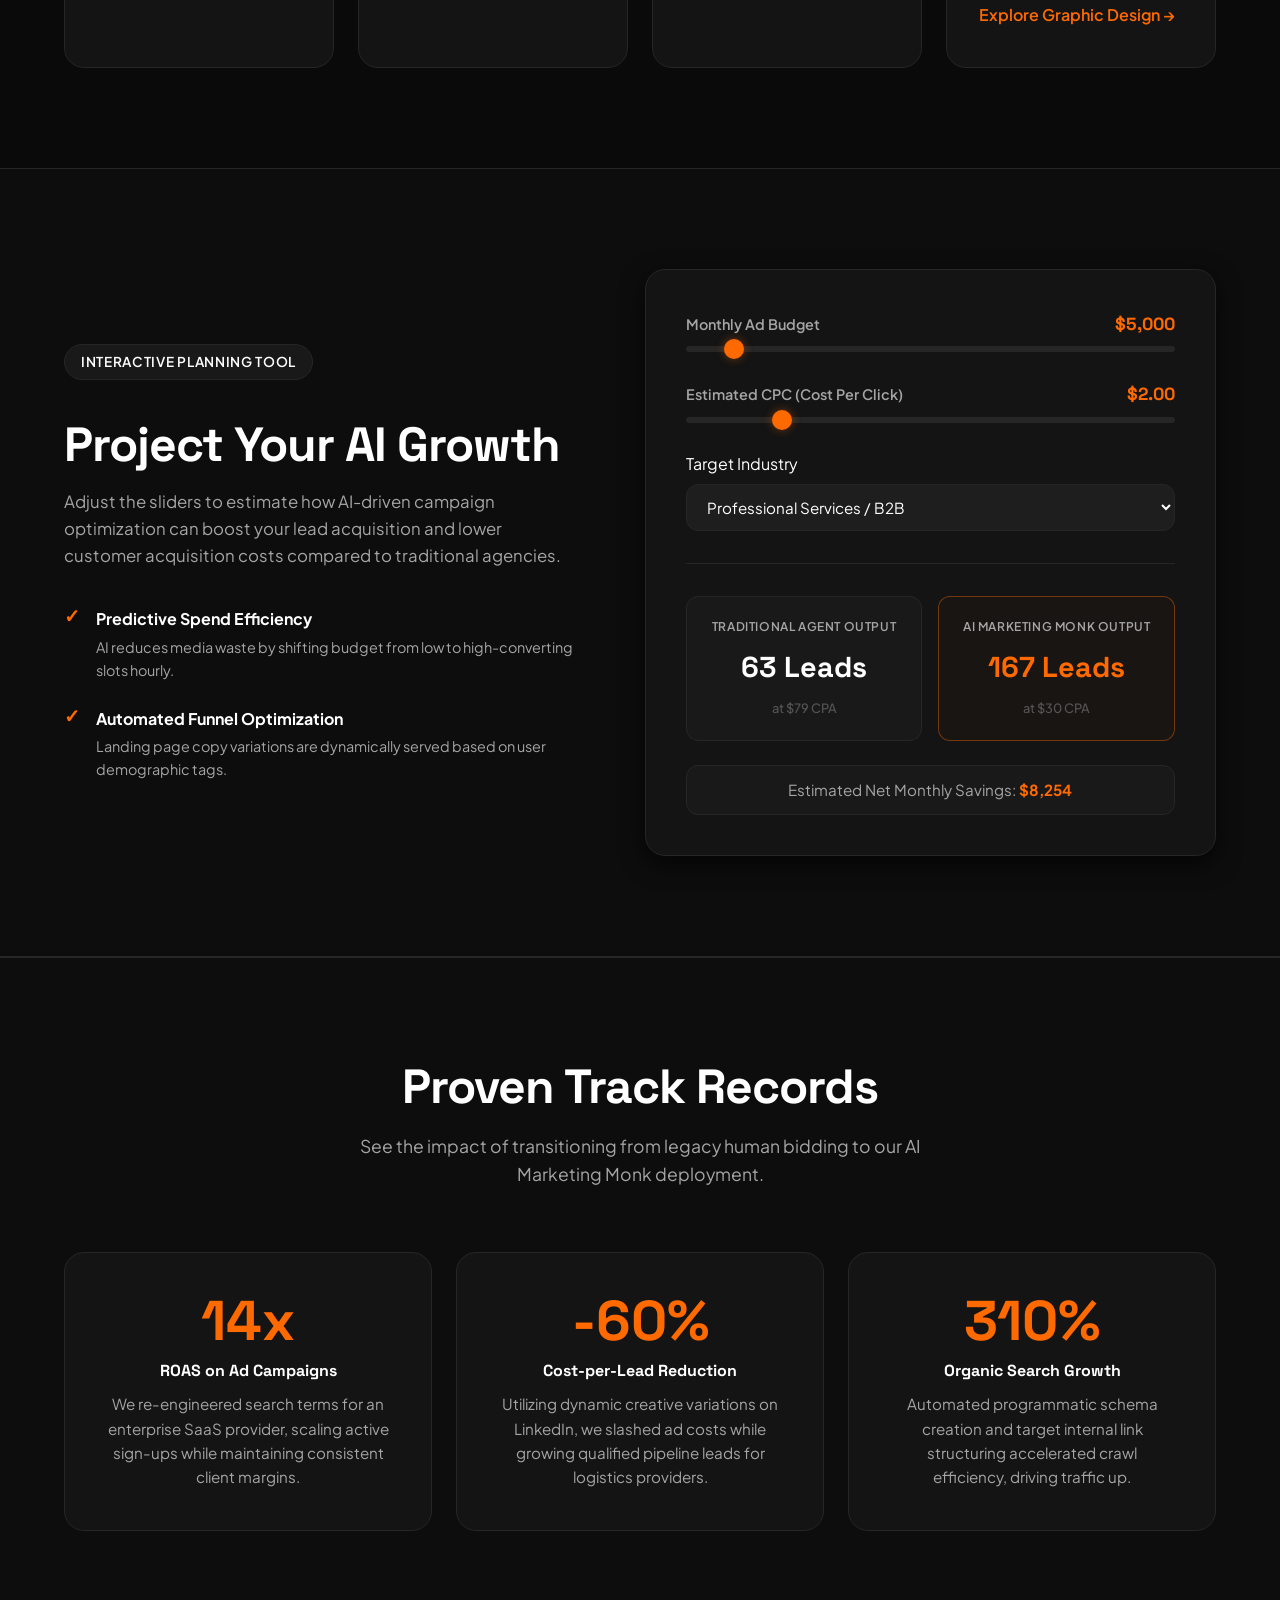
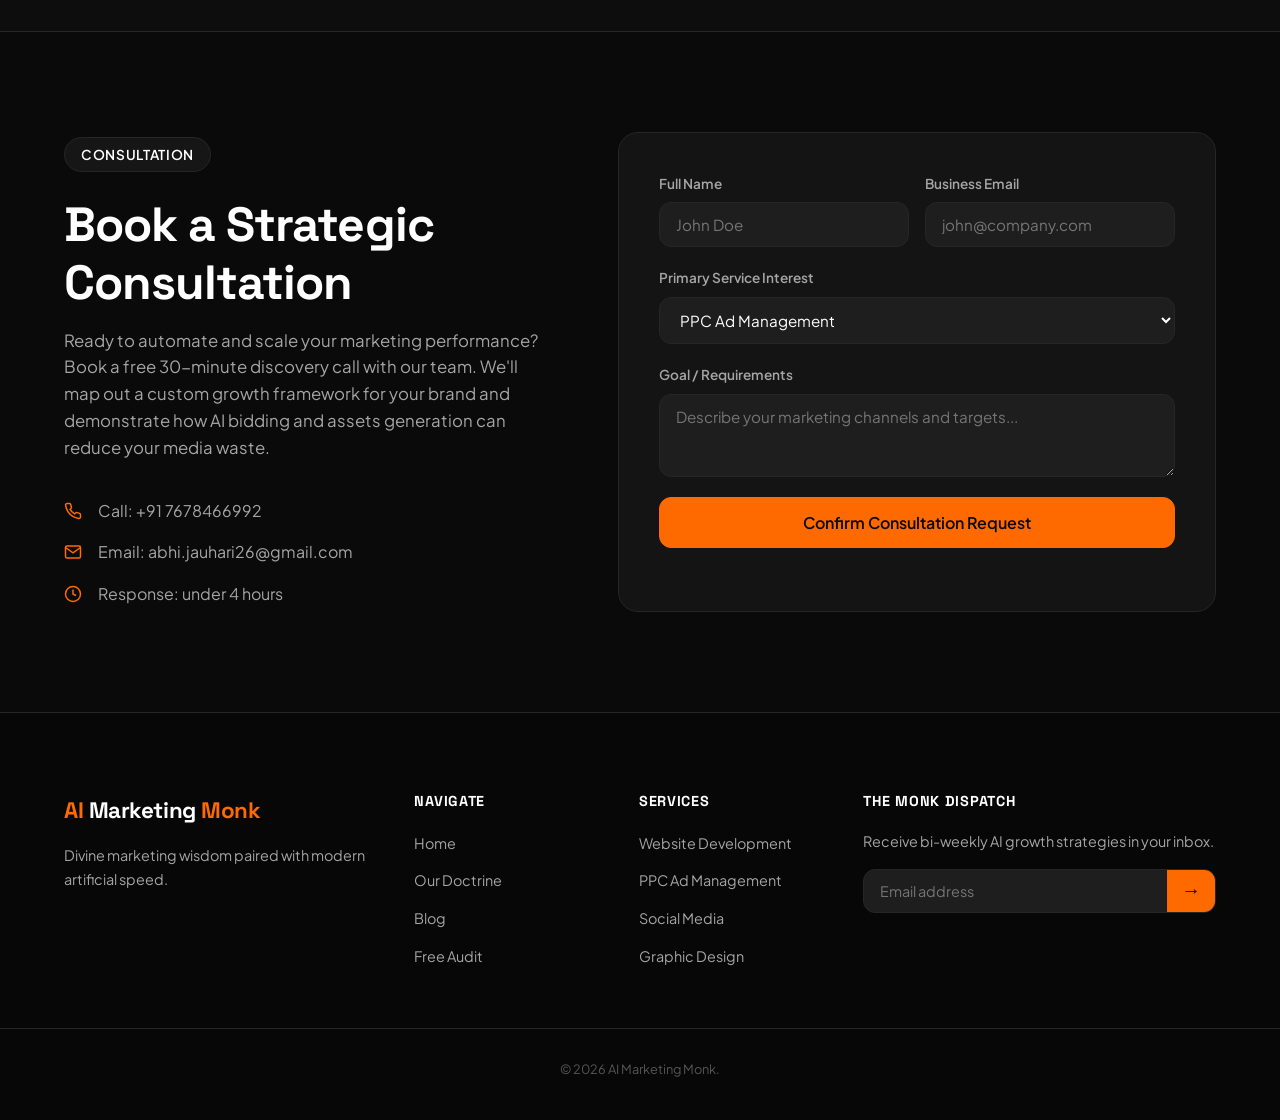
==== commit 4e41fc43: "Create blog section and Bareilly local SEO article" ====
--- a/index.html
+++ b/index.html
@@ -42,6 +42,7 @@
                         </ul>
                     </li>
                     <li><a href="about.html" class="nav-link">Philosophy</a></li>
+                    <li><a href="blog.html" class="nav-link">Blog</a></li>
                     <li><a href="contact.html" class="nav-link">Contact</a></li>
                     <li><a href="contact.html" class="nav-cta-mobile">Get Free Audit</a></li>
                 </ul>
@@ -361,6 +362,7 @@
                 <ul>
                     <li><a href="index.html">Home</a></li>
                     <li><a href="about.html">Our Doctrine</a></li>
+                    <li><a href="blog.html">Blog</a></li>
                     <li><a href="contact.html">Free Audit</a></li>
                 </ul>
             </div>
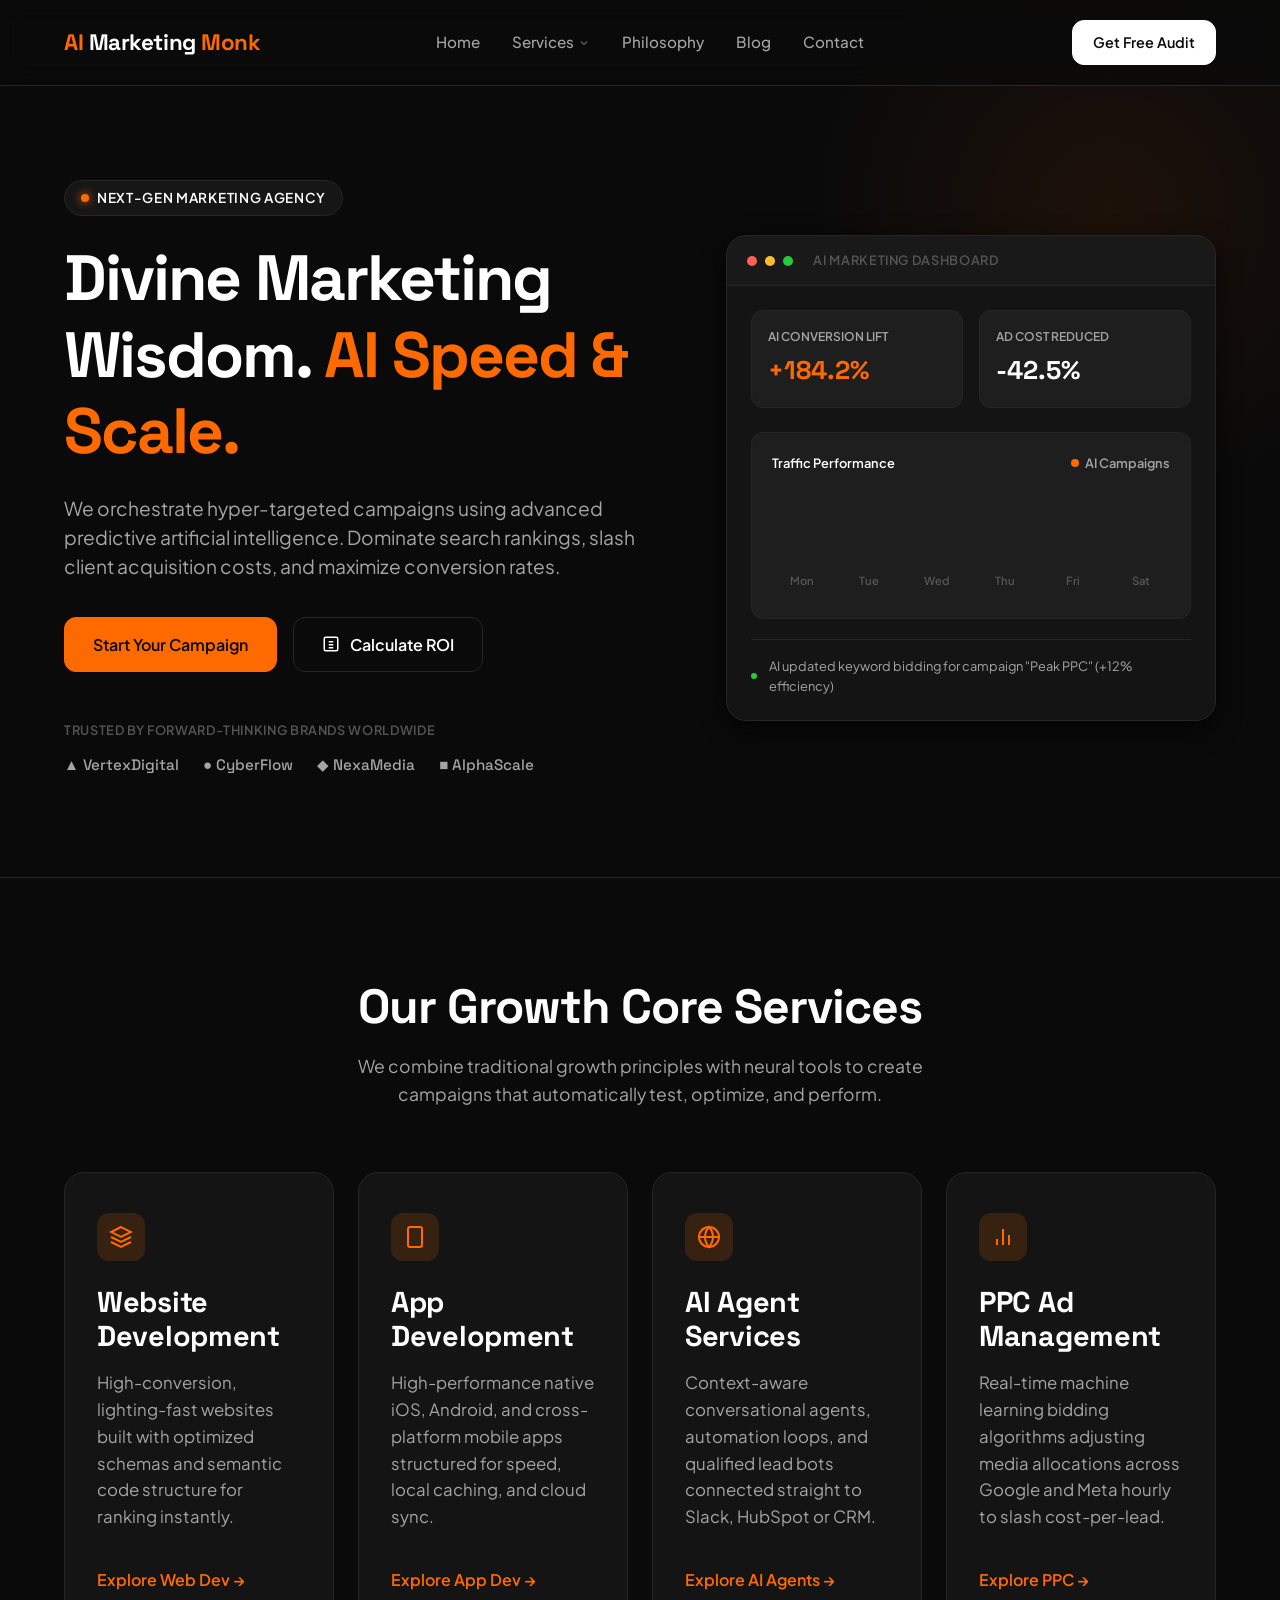
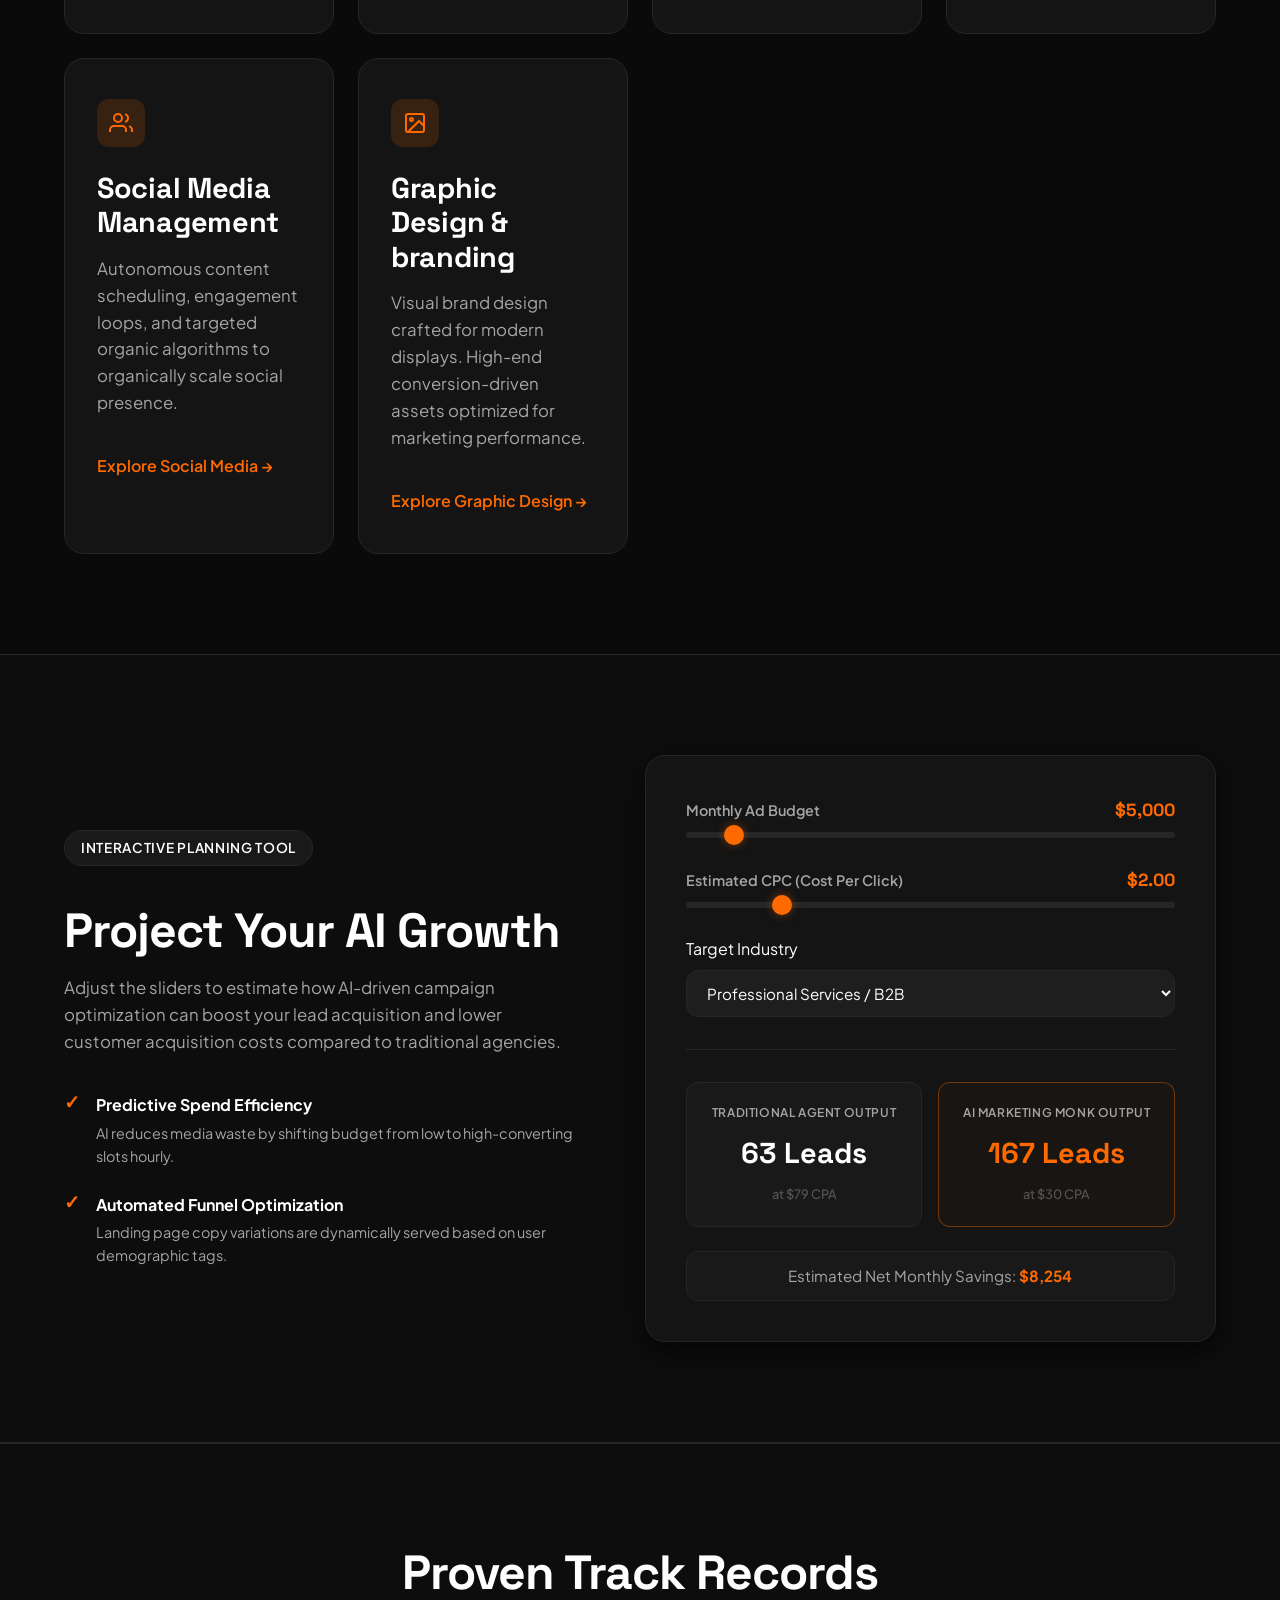
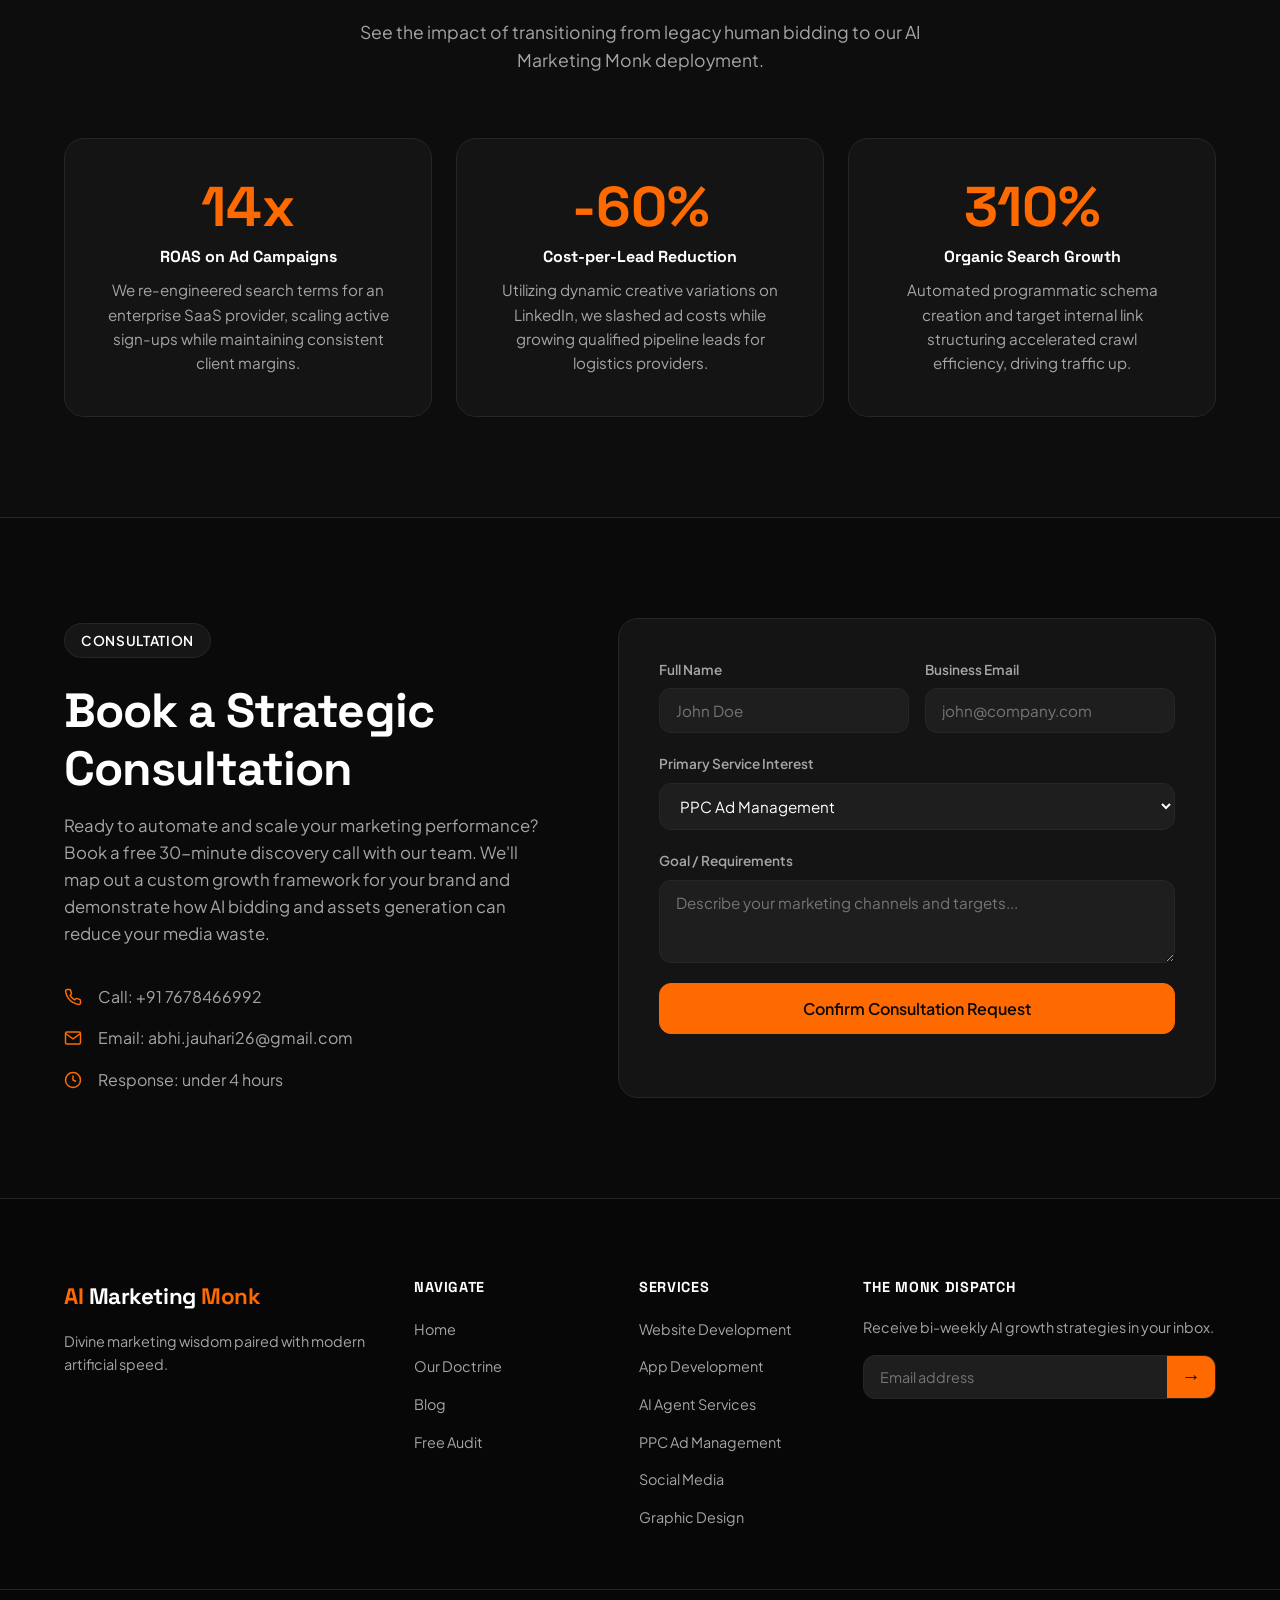
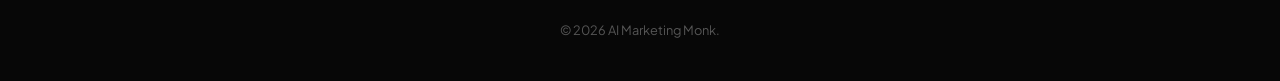
==== commit 3f42ba88: "Add App Dev and AI Agent service pages, index updates, sitemap, and robots.txt" ====
--- a/index.html
+++ b/index.html
@@ -36,6 +36,8 @@
                         <a href="#" class="nav-link">Services <svg viewBox="0 0 24 24" width="12" height="12" stroke="currentColor" stroke-width="2" fill="none"><polyline points="6 9 12 15 18 9"></polyline></svg></a>
                         <ul class="dropdown-menu">
                             <li><a href="web-development.html" class="dropdown-item">Website Development</a></li>
+                            <li><a href="app-development.html" class="dropdown-item">App Development</a></li>
+                            <li><a href="ai-agents.html" class="dropdown-item">AI Agent Services</a></li>
                             <li><a href="ppc.html" class="dropdown-item">PPC Ad Management</a></li>
                             <li><a href="social-media.html" class="dropdown-item">Social Media Management</a></li>
                             <li><a href="graphic-design.html" class="dropdown-item">Graphic Design</a></li>
@@ -149,6 +151,24 @@
                         <h3>Website Development</h3>
                         <p>High-conversion, lighting-fast websites built with optimized schemas and semantic code structure for ranking instantly.</p>
                         <a href="web-development.html" class="text-orange" style="text-decoration: none; font-weight: 600; display: inline-flex; align-items: center; gap: 4px; margin-top: 16px;">Explore Web Dev →</a>
+                    </div>
+
+                    <div class="service-card">
+                        <div class="service-icon">
+                            <svg viewBox="0 0 24 24" width="24" height="24" stroke="currentColor" stroke-width="2" fill="none"><rect x="5" y="2" width="14" height="20" rx="2" ry="2"></rect><line x1="12" y1="18" x2="12.01" y2="18"></line></svg>
+                        </div>
+                        <h3>App Development</h3>
+                        <p>High-performance native iOS, Android, and cross-platform mobile apps structured for speed, local caching, and cloud sync.</p>
+                        <a href="app-development.html" class="text-orange" style="text-decoration: none; font-weight: 600; display: inline-flex; align-items: center; gap: 4px; margin-top: 16px;">Explore App Dev →</a>
+                    </div>
+
+                    <div class="service-card">
+                        <div class="service-icon">
+                            <svg viewBox="0 0 24 24" width="24" height="24" stroke="currentColor" stroke-width="2" fill="none"><circle cx="12" cy="12" r="10"></circle><path d="M12 2a15.3 15.3 0 0 1 4 10 15.3 15.3 0 0 1-4 10 15.3 15.3 0 0 1-4-10 15.3 15.3 0 0 1 4-10z"></path><path d="M2 12h20"></path></svg>
+                        </div>
+                        <h3>AI Agent Services</h3>
+                        <p>Context-aware conversational agents, automation loops, and qualified lead bots connected straight to Slack, HubSpot or CRM.</p>
+                        <a href="ai-agents.html" class="text-orange" style="text-decoration: none; font-weight: 600; display: inline-flex; align-items: center; gap: 4px; margin-top: 16px;">Explore AI Agents →</a>
                     </div>
 
                     <div class="service-card">
@@ -370,6 +390,8 @@
                 <h5>Services</h5>
                 <ul>
                     <li><a href="web-development.html">Website Development</a></li>
+                    <li><a href="app-development.html">App Development</a></li>
+                    <li><a href="ai-agents.html">AI Agent Services</a></li>
                     <li><a href="ppc.html">PPC Ad Management</a></li>
                     <li><a href="social-media.html">Social Media</a></li>
                     <li><a href="graphic-design.html">Graphic Design</a></li>
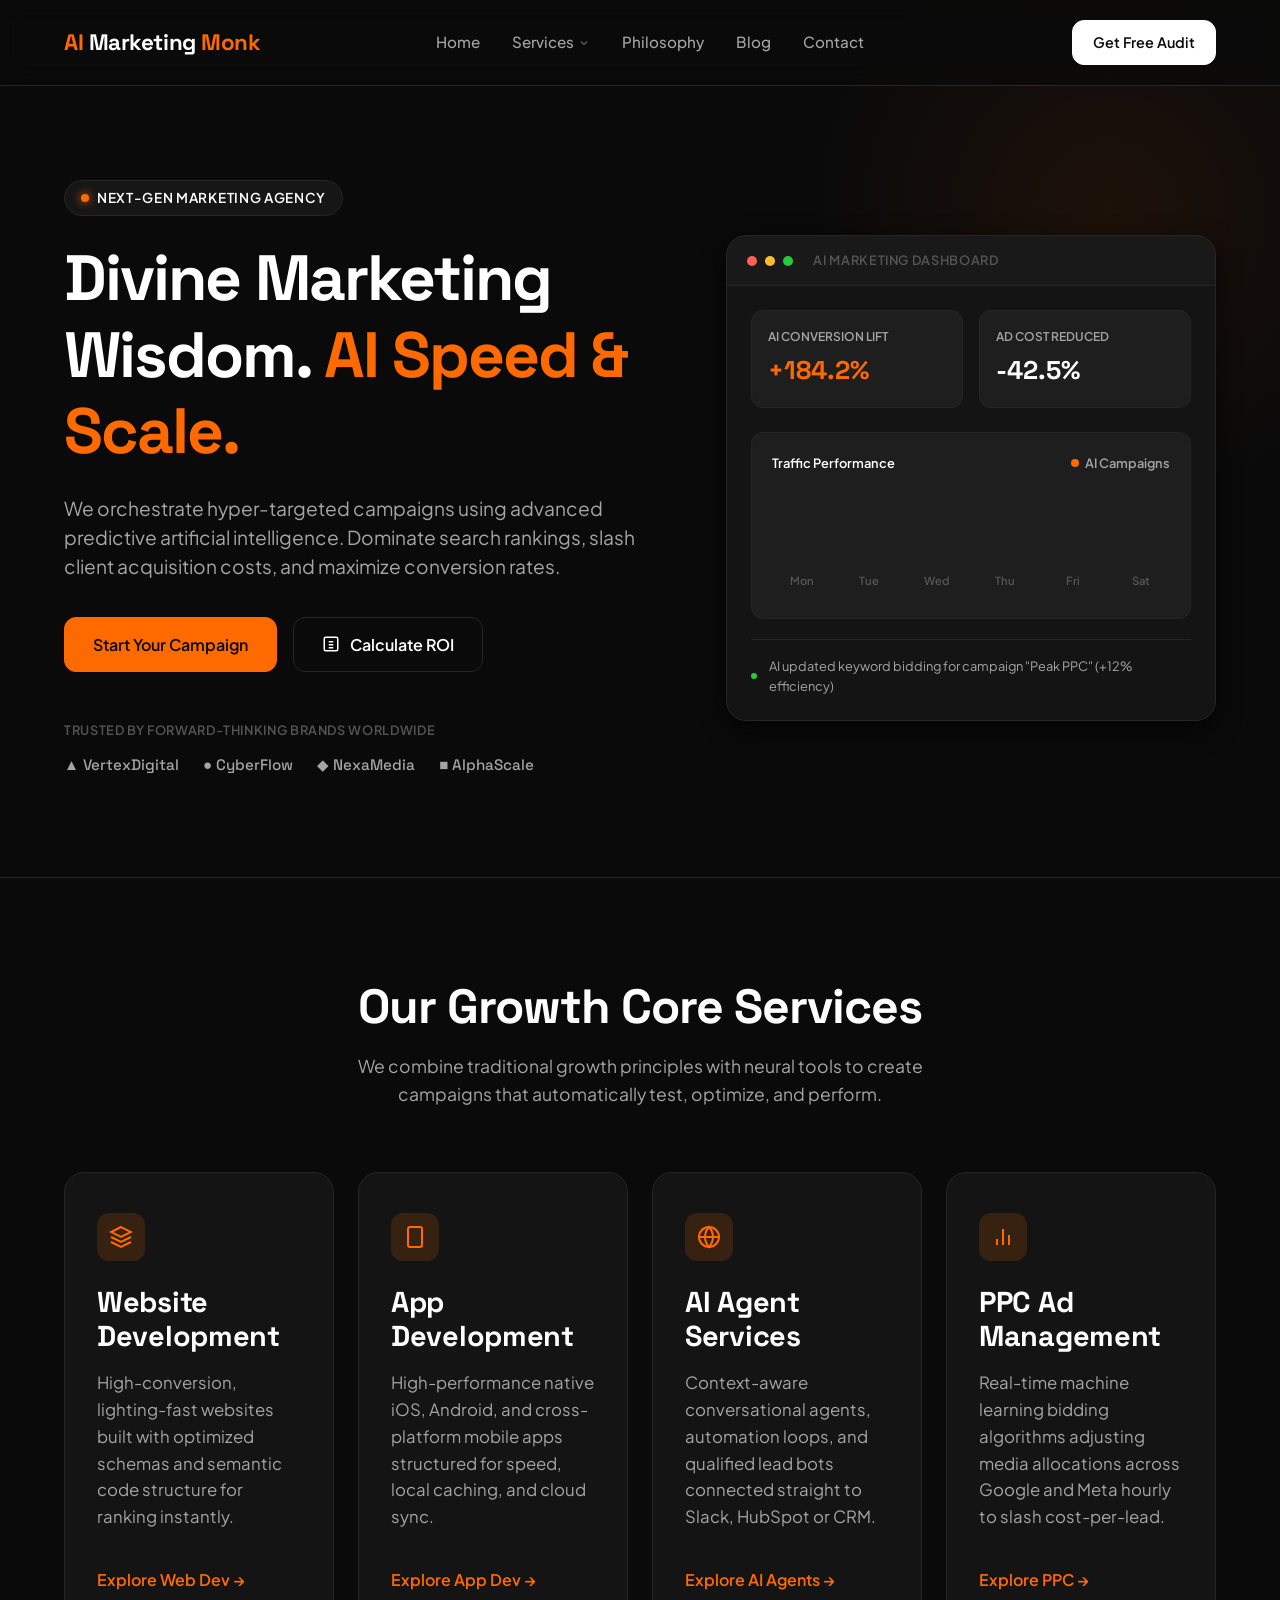
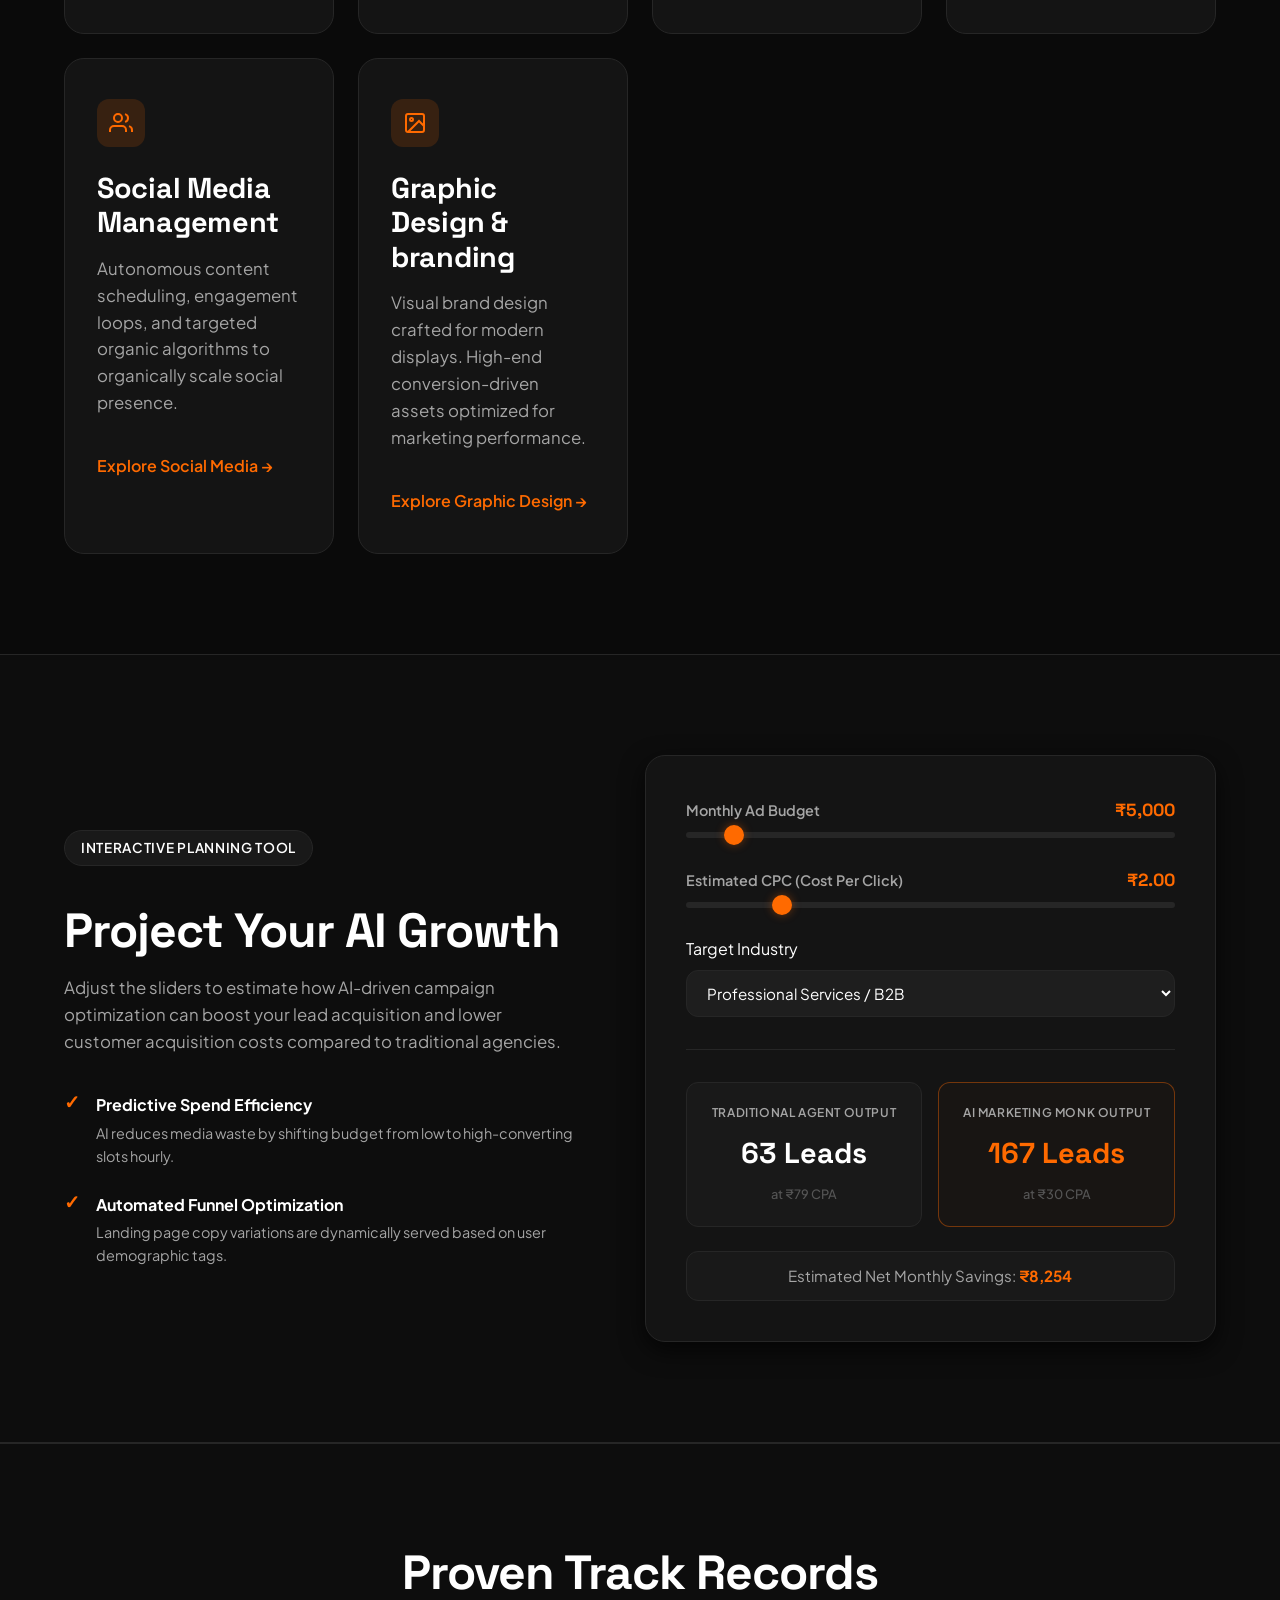
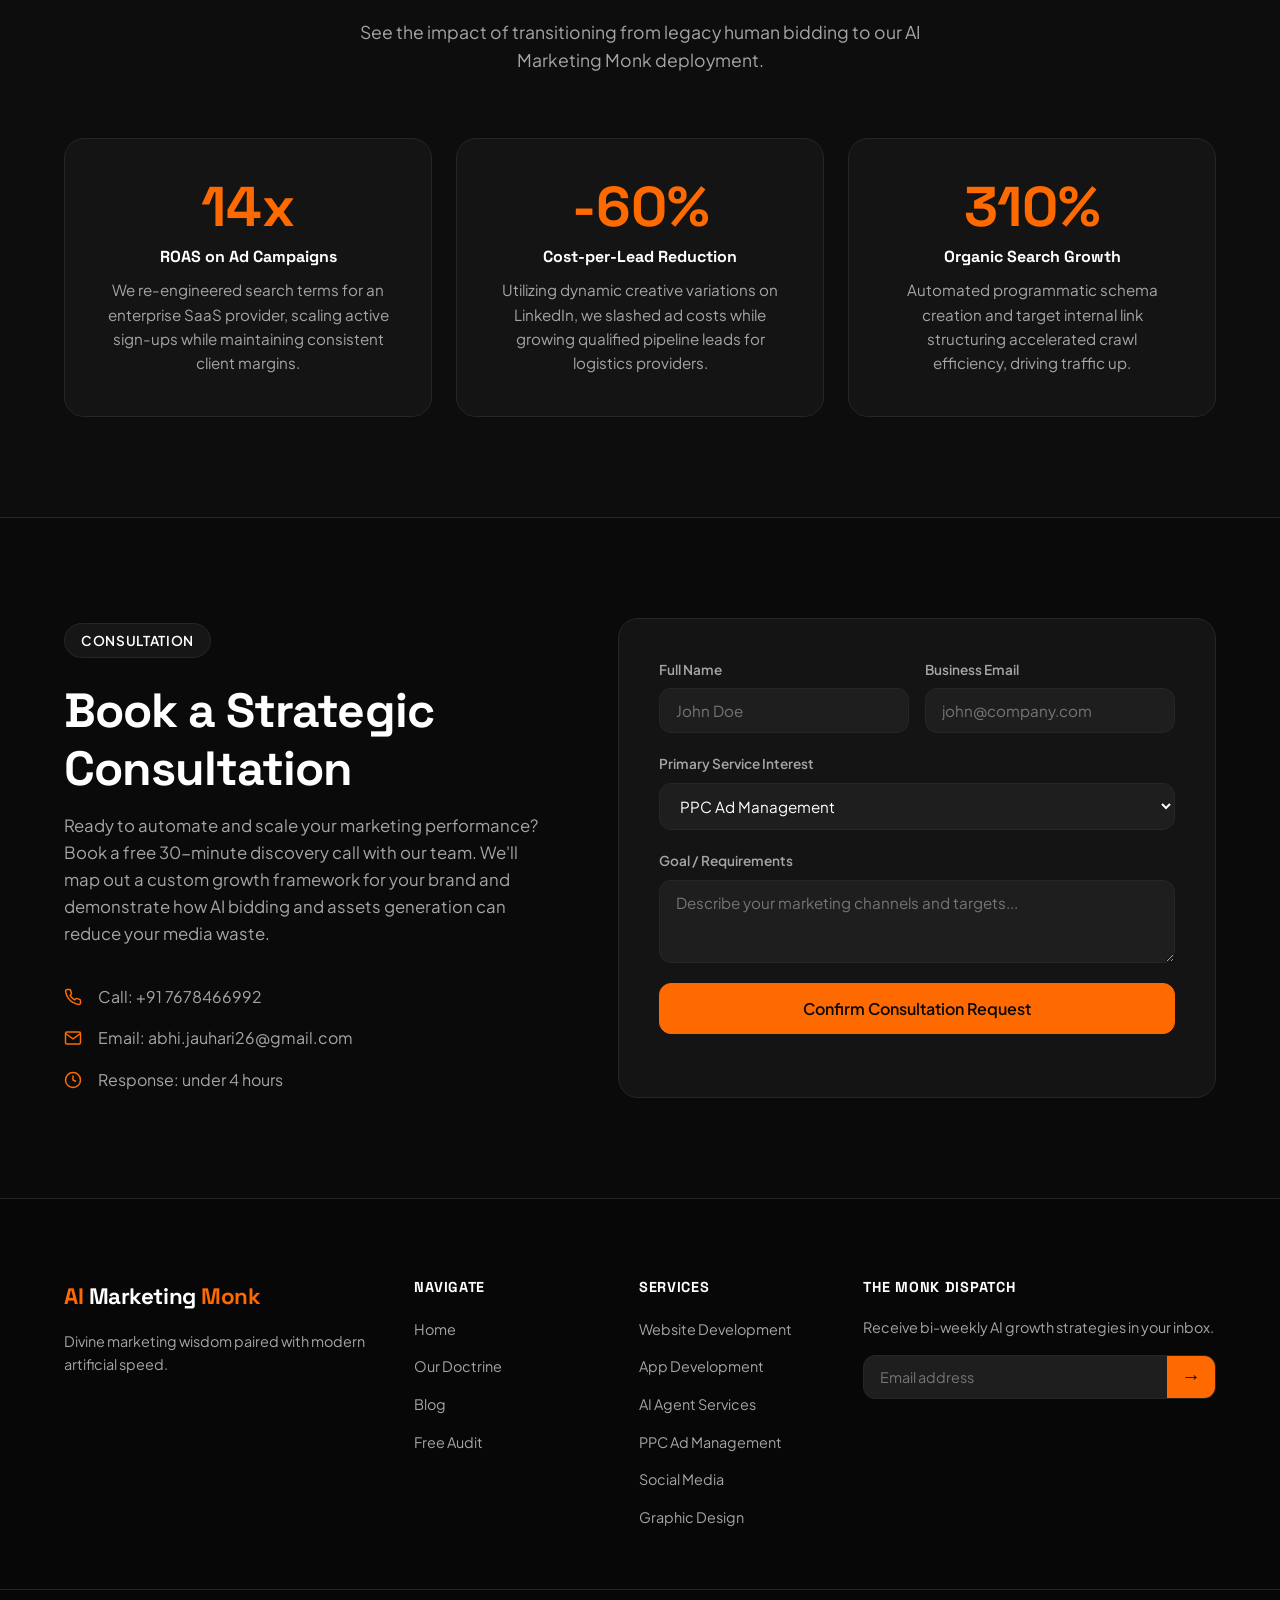
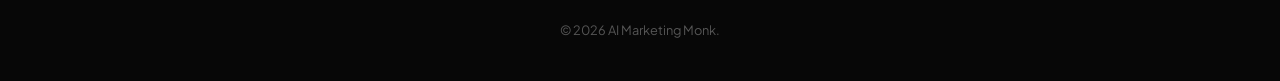
==== commit b7410db3: "Convert currency indicators from Dollars ($) to Rupees (₹) globally" ====
--- a/index.html
+++ b/index.html
@@ -233,7 +233,7 @@
                             <div class="input-group">
                                 <div class="range-labels">
                                     <label for="monthly-budget">Monthly Ad Budget</label>
-                                    <span class="range-value" id="budget-value">$5,000</span>
+                                    <span class="range-value" id="budget-value">₹5,000</span>
                                 </div>
                                 <input type="range" id="monthly-budget" min="1000" max="50000" step="500" value="5000" class="slider">
                             </div>
@@ -241,7 +241,7 @@
                             <div class="input-group">
                                 <div class="range-labels">
                                     <label for="cpc-estimate">Estimated CPC (Cost Per Click)</label>
-                                    <span class="range-value" id="cpc-value">$2.00</span>
+                                    <span class="range-value" id="cpc-value">₹2.00</span>
                                 </div>
                                 <input type="range" id="cpc-estimate" min="0.2" max="10.0" step="0.1" value="2.0" class="slider">
                             </div>
@@ -261,18 +261,18 @@
                             <div class="result-box">
                                 <span class="result-title">Traditional Agent Output</span>
                                 <span class="result-number text-white" id="trad-leads">62 Leads</span>
-                                <span class="result-sub">at $80 CPA</span>
+                                <span class="result-sub">at ₹80 CPA</span>
                             </div>
                             
                             <div class="result-box highlighted">
                                 <span class="result-title text-orange">AI Marketing Monk Output</span>
                                 <span class="result-number text-orange" id="ai-leads">124 Leads</span>
-                                <span class="result-sub">at $40 CPA</span>
+                                <span class="result-sub">at ₹40 CPA</span>
                             </div>
                         </div>
                         
                         <div class="results-footer">
-                            <p>Estimated Net Monthly Savings: <span class="text-orange" id="savings-value">$2,480</span></p>
+                            <p>Estimated Net Monthly Savings: <span class="text-orange" id="savings-value">₹2,480</span></p>
                         </div>
                     </div>
                 </div>
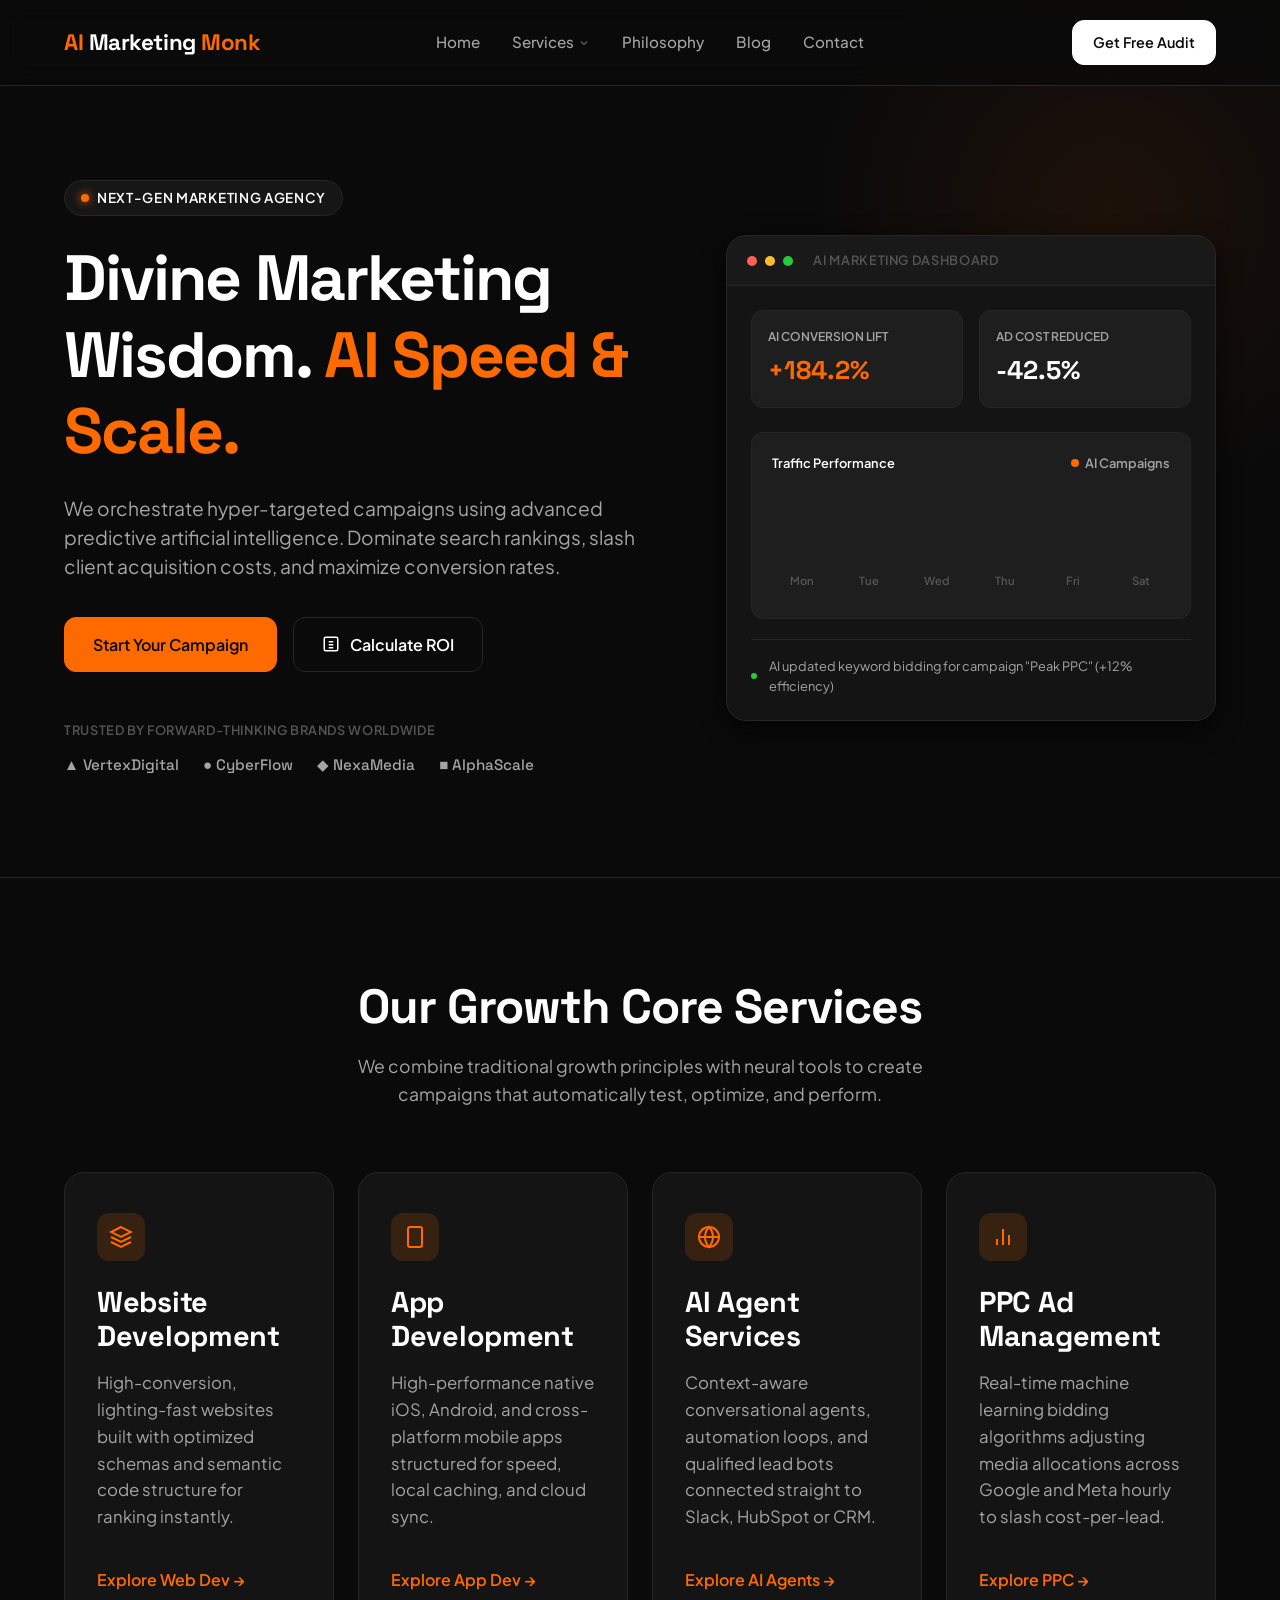
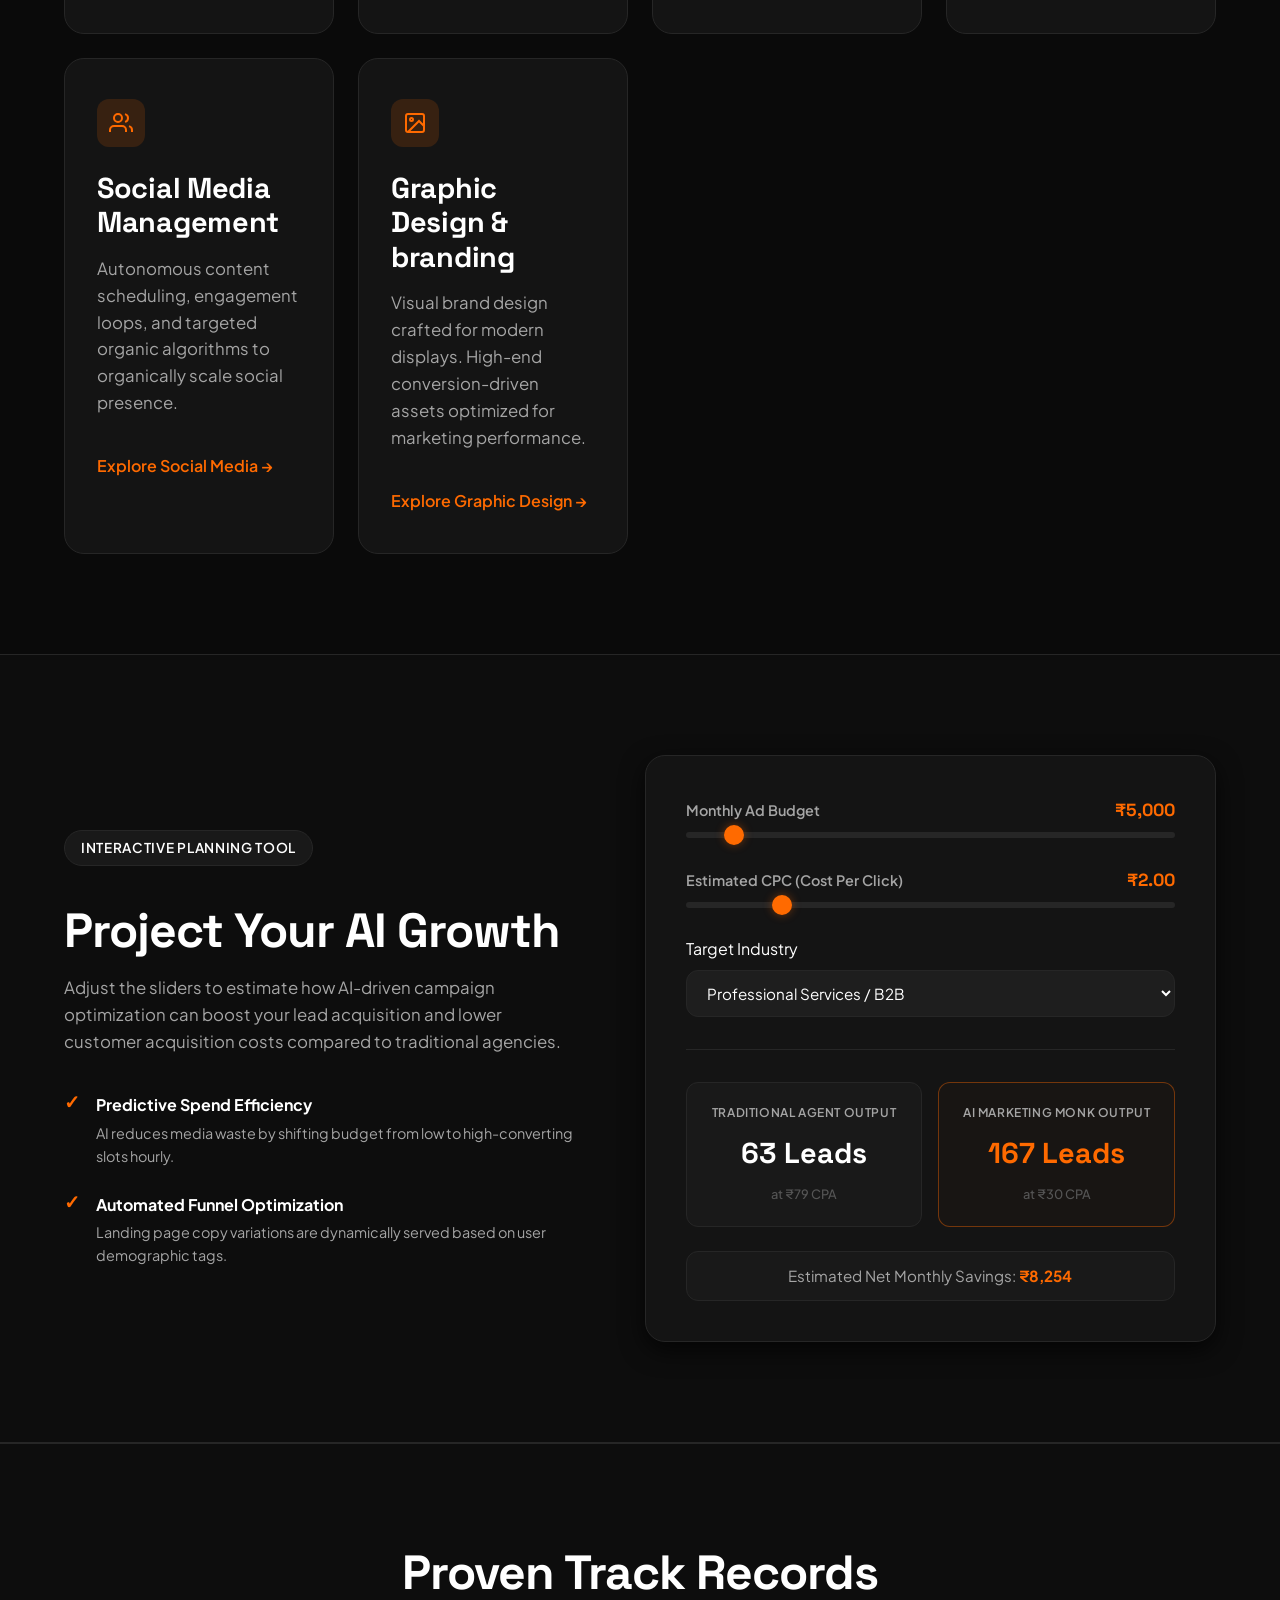
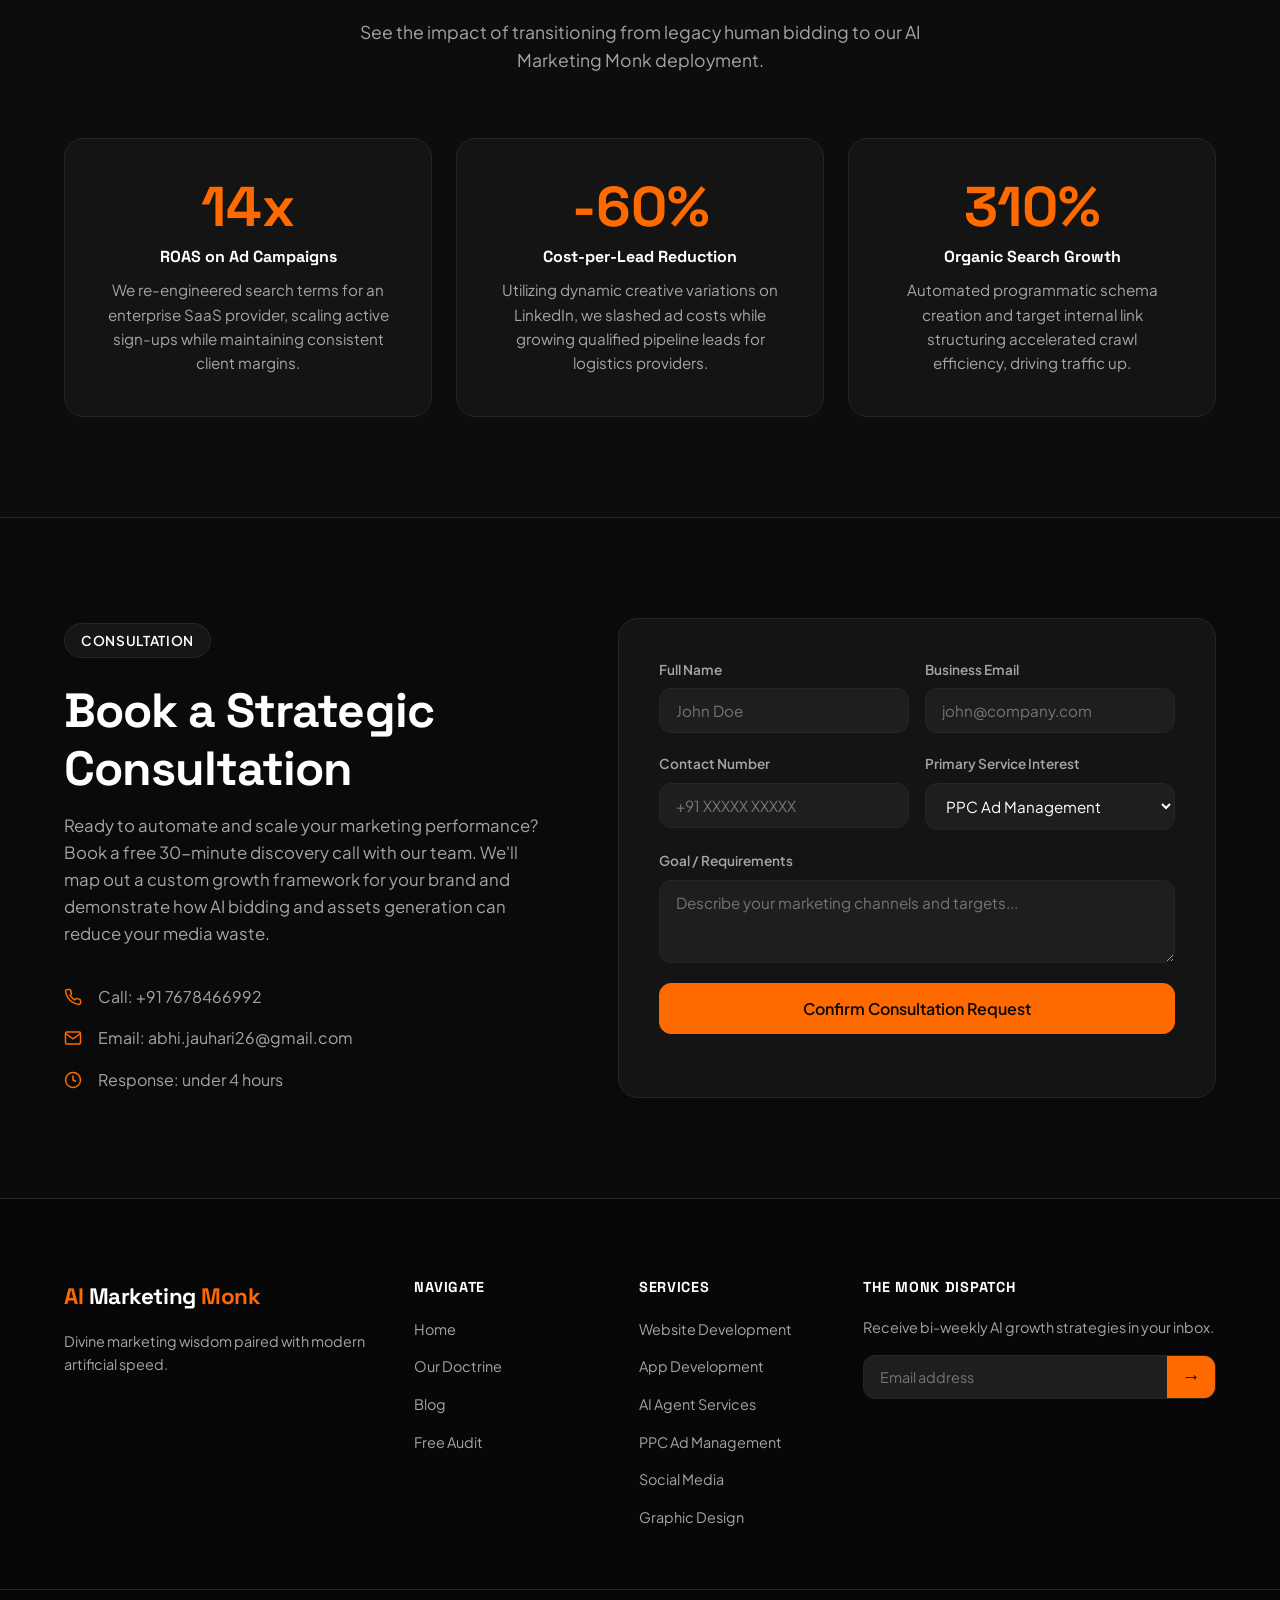
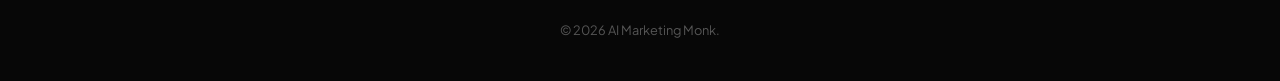
==== commit 9f99d7bf: "Add contact phone fields to all front-end booking forms and exit popups" ====
--- a/index.html
+++ b/index.html
@@ -343,14 +343,20 @@
                                 <input type="email" id="client-email" name="email" required placeholder="john@company.com">
                             </div>
                         </div>
-                        <div class="form-group">
-                            <label for="client-service">Primary Service Interest</label>
-                            <select id="client-service" name="service">
-                                <option value="web-development">Website Development</option>
-                                <option value="ppc" selected>PPC Ad Management</option>
-                                <option value="social-media">Social Media Management</option>
-                                <option value="graphic-design">Graphic Design</option>
-                            </select>
+                        <div class="form-row">
+                            <div class="form-group">
+                                <label for="client-phone">Contact Number</label>
+                                <input type="tel" id="client-phone" name="phone" placeholder="+91 XXXXX XXXXX">
+                            </div>
+                            <div class="form-group">
+                                <label for="client-service">Primary Service Interest</label>
+                                <select id="client-service" name="service">
+                                    <option value="web-development">Website Development</option>
+                                    <option value="ppc" selected>PPC Ad Management</option>
+                                    <option value="social-media">Social Media Management</option>
+                                    <option value="graphic-design">Graphic Design</option>
+                                </select>
+                            </div>
                         </div>
                         <div class="form-group">
                             <label for="client-msg">Goal / Requirements</label>
@@ -413,5 +419,39 @@
     </footer>
 
     <script src="app.js"></script>
+    <!-- Exit Intent Popup Modal Overlay -->
+    <div id="exit-intent-modal" class="modal-overlay">
+        <div class="modal-content">
+            <button class="close-modal-btn" id="close-exit-modal" aria-label="Close Modal">&times;</button>
+            <div class="badge" style="margin-bottom: 12px; display: inline-block;">Special Offer</div>
+            <h3>Wait! Get a Free Audit</h3>
+            <p style="margin-bottom: 20px; font-size: 0.9rem; color: var(--color-muted);">Before you leave, let our digital monks compile a detailed conversion optimization report for your website in under 4 hours.</p>
+            
+            <form id="exit-audit-form" class="contact-form">
+                <div class="form-group">
+                    <label for="exit-name">Name</label>
+                    <input type="text" id="exit-name" name="name" required placeholder="John Doe">
+                </div>
+                <div class="form-row">
+                    <div class="form-group">
+                        <label for="exit-email">Business Email</label>
+                        <input type="email" id="exit-email" name="email" required placeholder="john@company.com">
+                    </div>
+                    <div class="form-group">
+                        <label for="exit-phone">Contact Number</label>
+                        <input type="tel" id="exit-phone" name="phone" placeholder="+91 XXXXX XXXXX">
+                    </div>
+                </div>
+                <div class="form-group">
+                    <label for="exit-website">Website URL</label>
+                    <input type="url" id="exit-website" name="website" placeholder="https://yourcompany.com">
+                </div>
+                <button type="submit" class="btn btn-primary" style="width: 100%; margin-top: 10px;">Claim My Free Audit</button>
+            </form>
+            <div id="exit-success" class="subscribe-success hidden" style="margin-top: 15px; text-align: center;">
+                <strong>Audit Request Received!</strong> Check your inbox for confirmation.
+            </div>
+        </div>
+    </div>
 </body>
 </html>
--- a/style.css
+++ b/style.css
@@ -1345,3 +1345,60 @@
         grid-template-columns: 1fr;
     }
 }
+
+/* Exit Intent Modal Styles */
+.modal-overlay {
+    position: fixed;
+    top: 0;
+    left: 0;
+    width: 100%;
+    height: 100%;
+    background-color: rgba(0, 0, 0, 0.85);
+    backdrop-filter: blur(8px);
+    -webkit-backdrop-filter: blur(8px);
+    z-index: 10000;
+    display: flex;
+    justify-content: center;
+    align-items: center;
+    opacity: 0;
+    visibility: hidden;
+    transition: opacity 0.3s ease, visibility 0.3s ease;
+}
+
+.modal-overlay.open {
+    opacity: 1;
+    visibility: visible;
+}
+
+.modal-content {
+    background-color: var(--bg-surface-elevated);
+    border: 1px solid var(--color-border);
+    padding: 40px;
+    border-radius: var(--radius-lg);
+    max-width: 500px;
+    width: 90%;
+    position: relative;
+    box-shadow: 0 20px 40px rgba(0, 0, 0, 0.5);
+    transform: scale(0.9);
+    transition: transform 0.3s cubic-bezier(0.16, 1, 0.3, 1);
+}
+
+.modal-overlay.open .modal-content {
+    transform: scale(1);
+}
+
+.close-modal-btn {
+    position: absolute;
+    top: 15px;
+    right: 20px;
+    background: none;
+    border: none;
+    color: var(--color-muted);
+    font-size: 2rem;
+    cursor: pointer;
+    transition: var(--transition-smooth);
+}
+
+.close-modal-btn:hover {
+    color: var(--color-primary);
+}
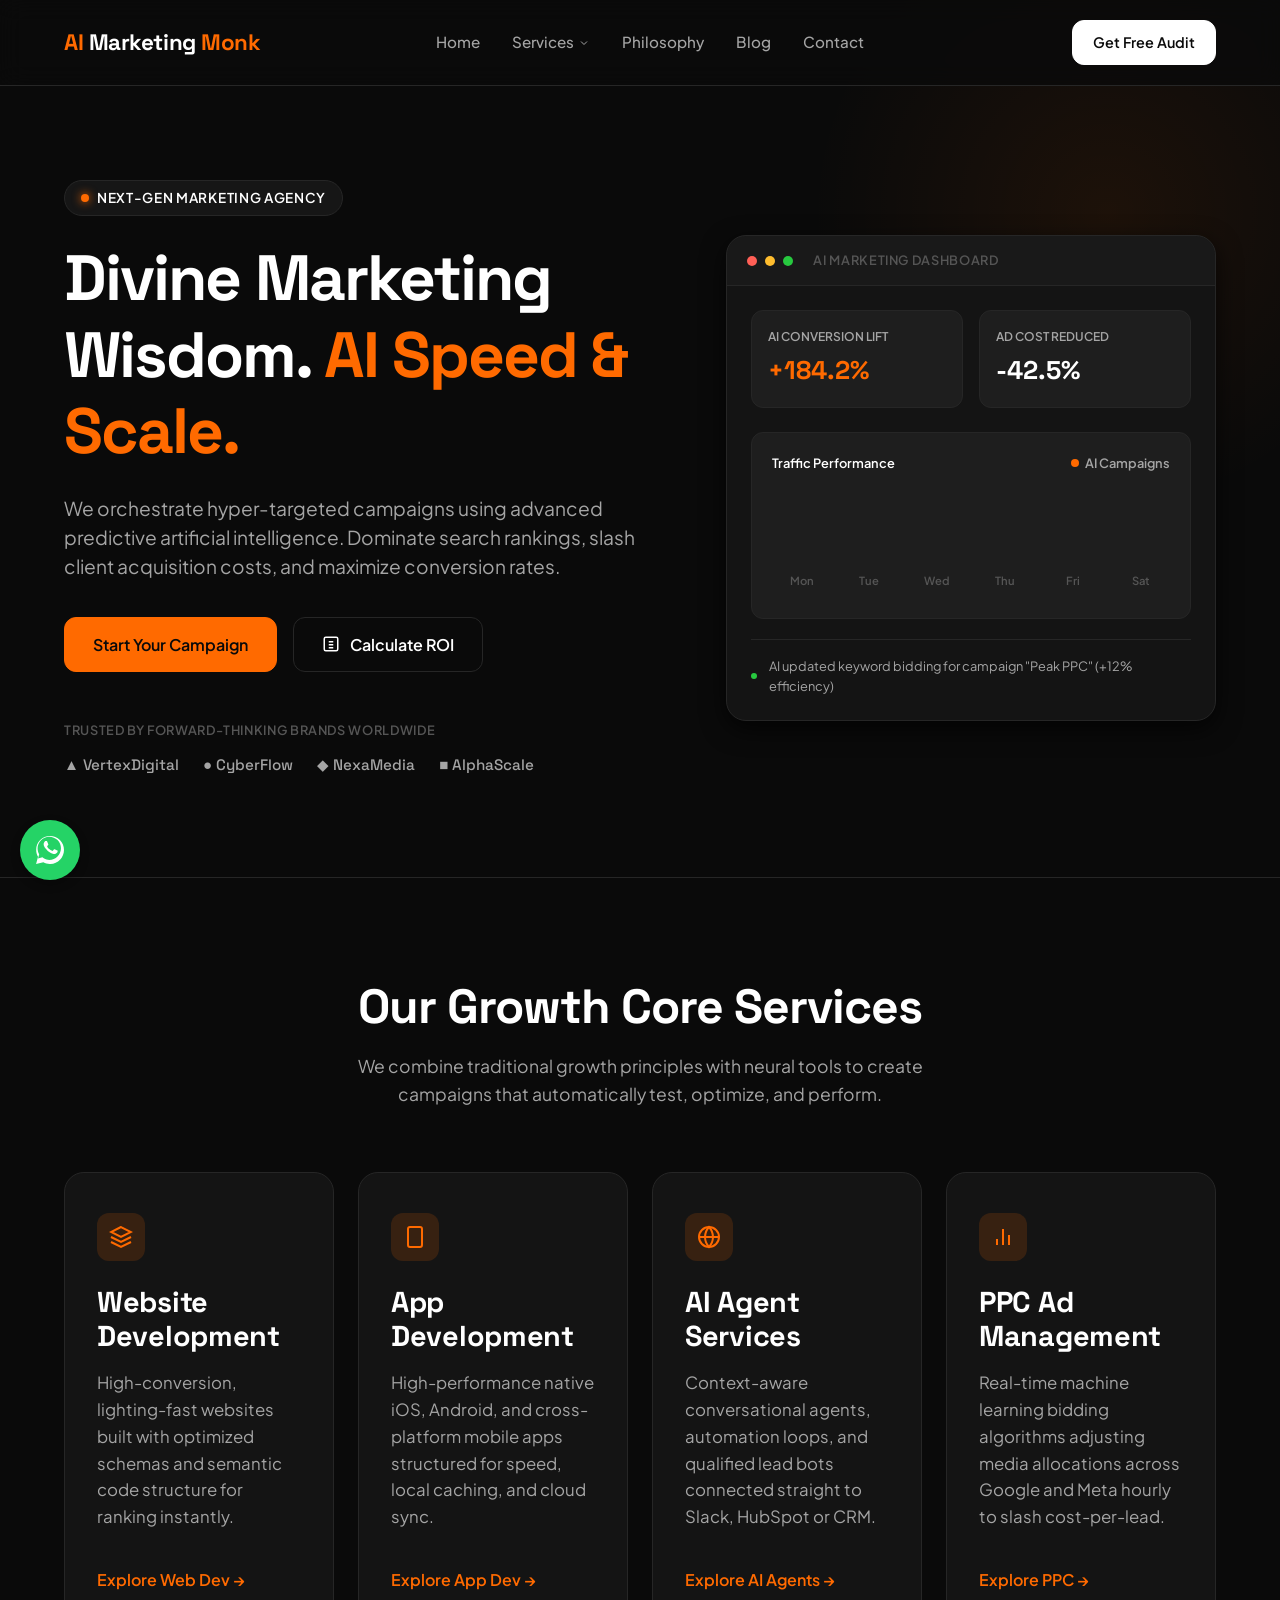
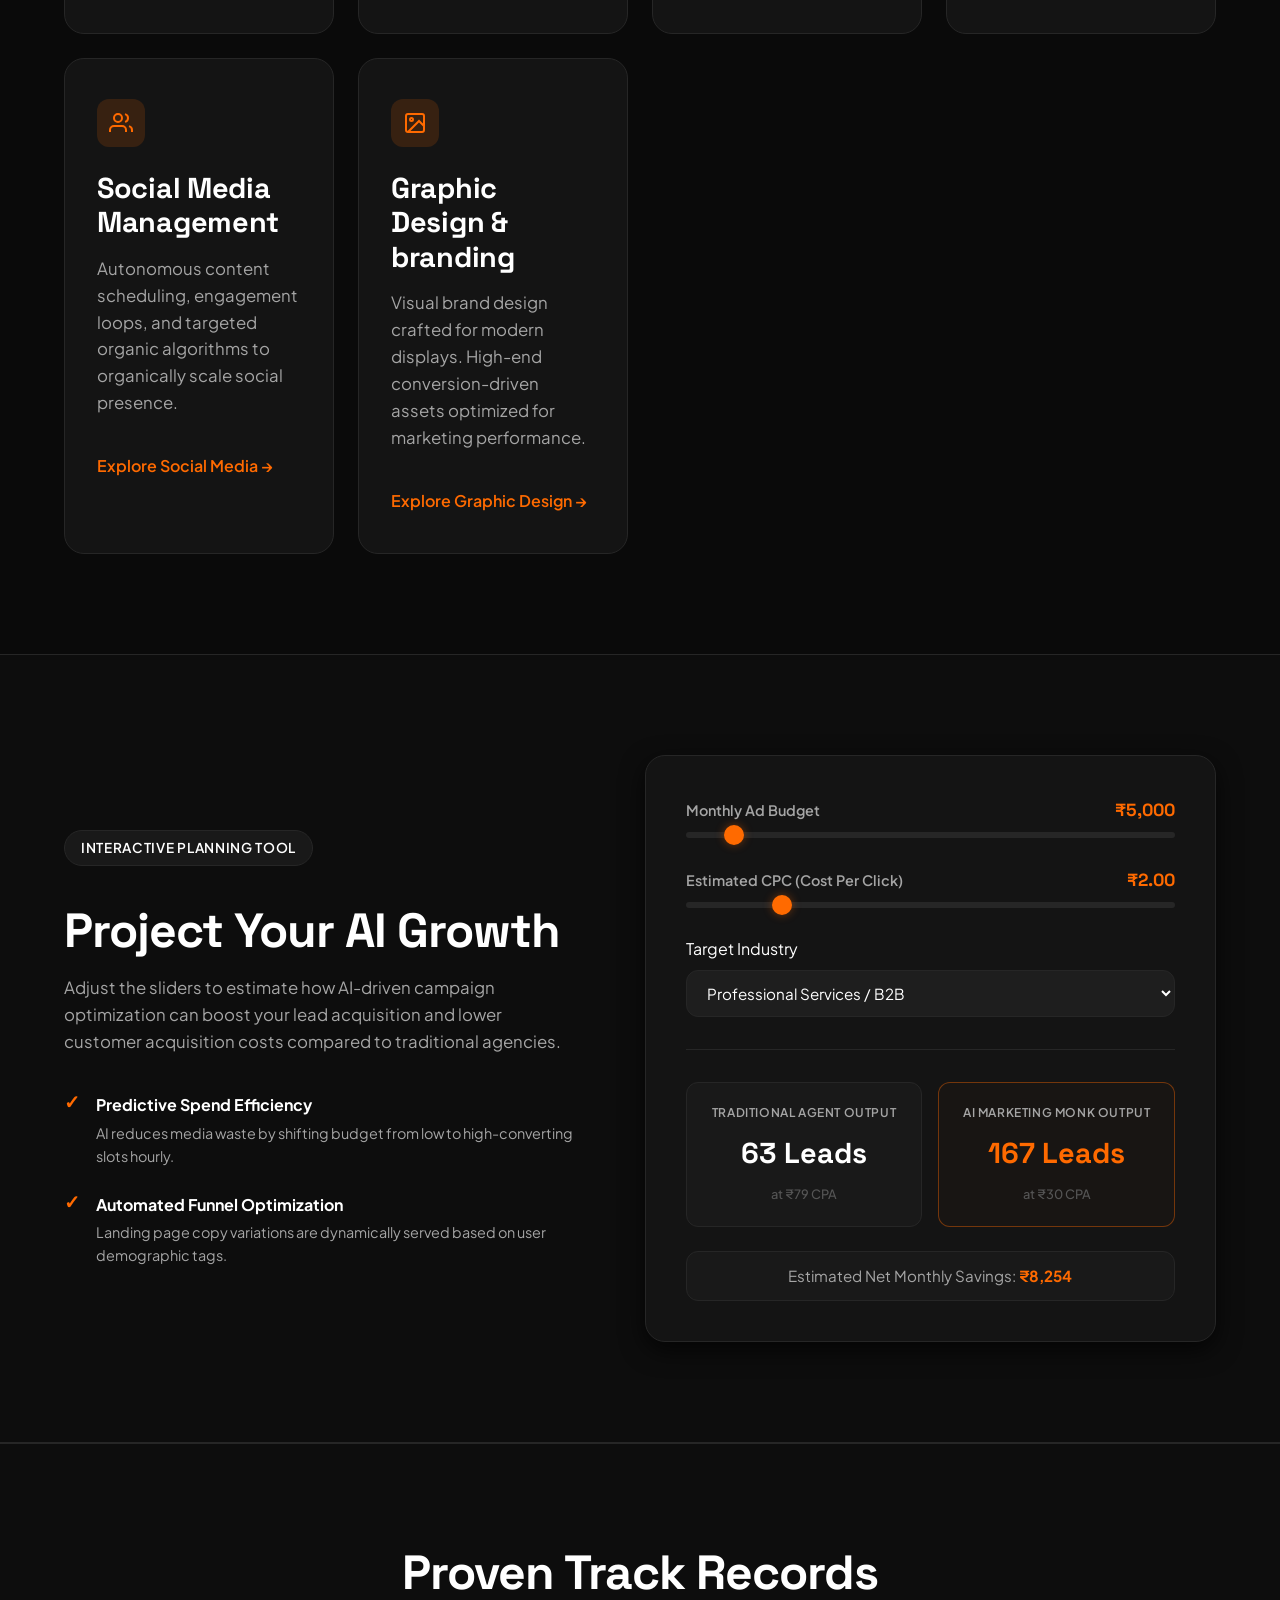
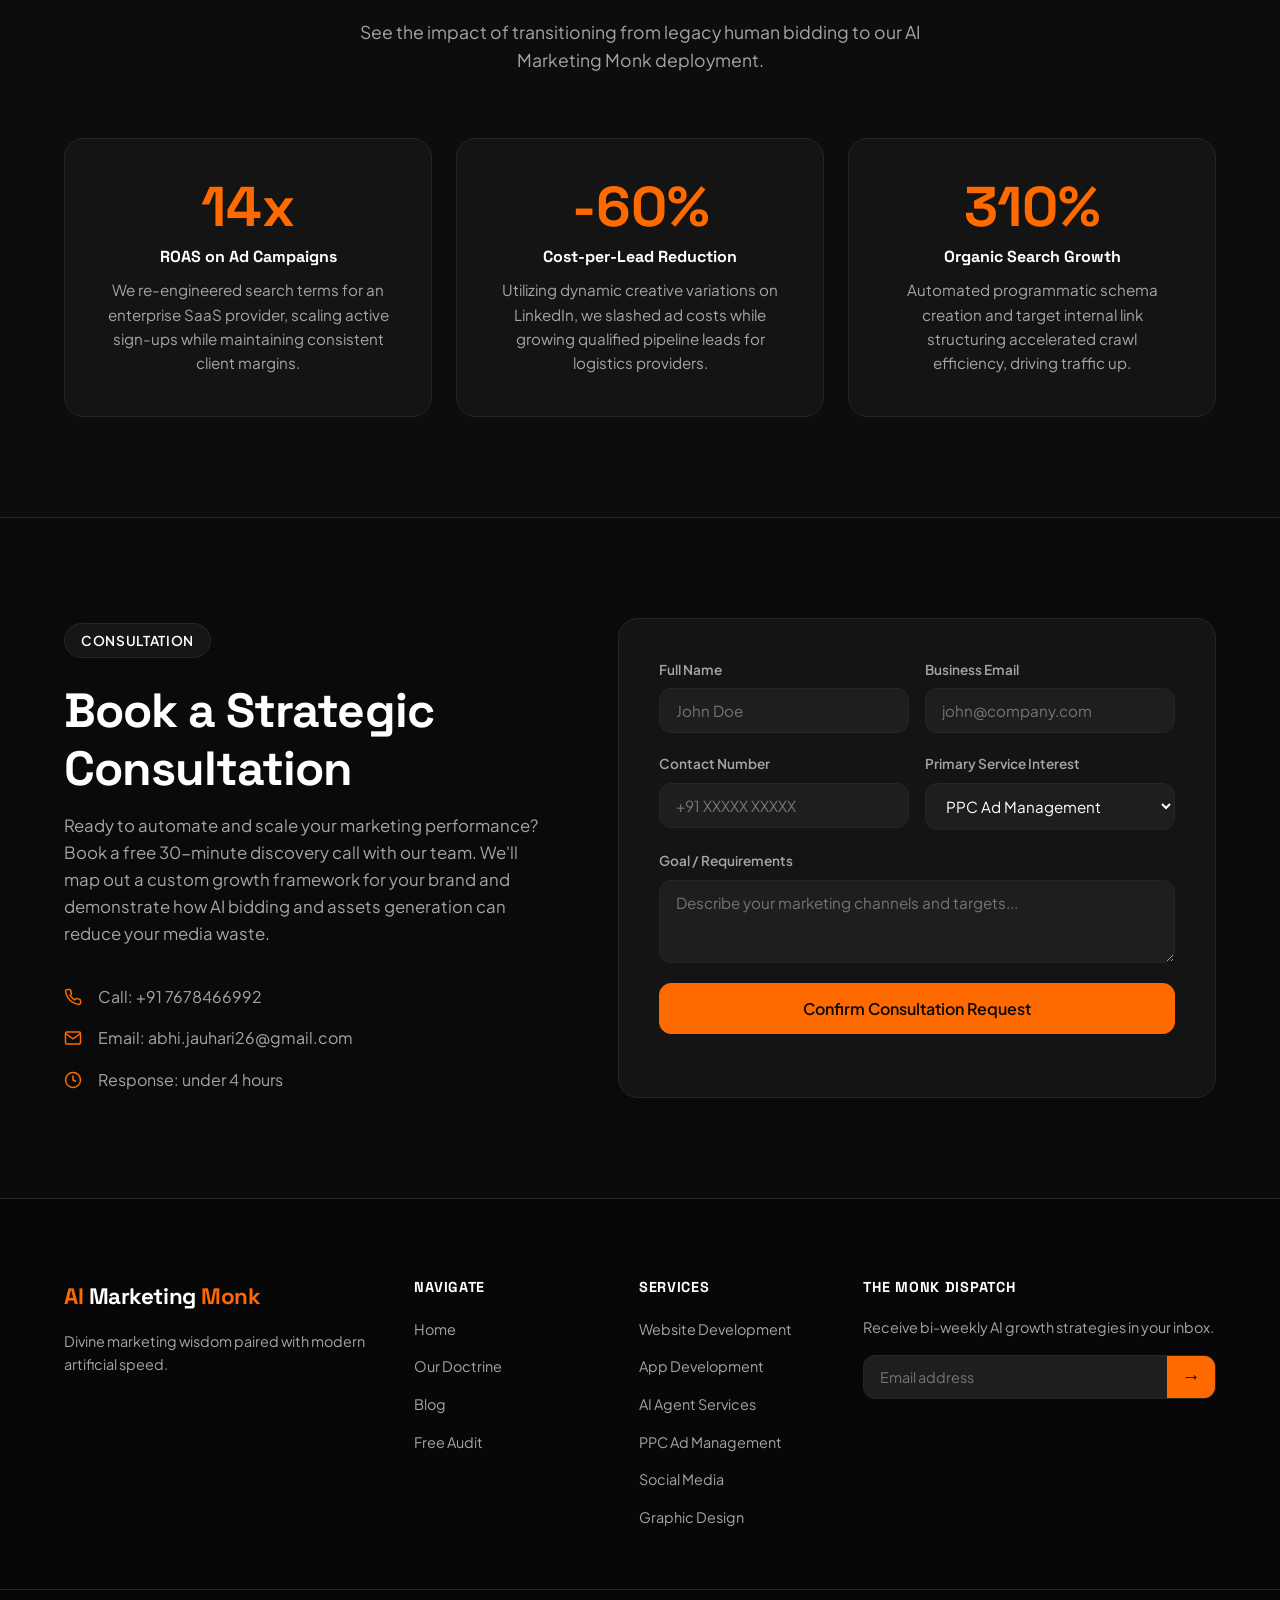
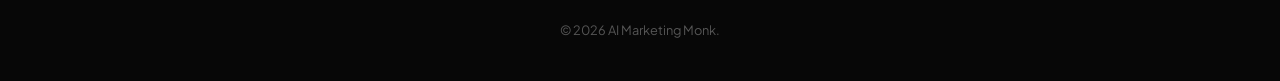
==== commit 8b84f30b: "Add floating WhatsApp contact button on bottom left of all pages" ====
--- a/index.html
+++ b/index.html
@@ -453,5 +453,11 @@
             </div>
         </div>
     </div>
+    <!-- WhatsApp Floating Button -->
+    <a href="https://wa.me/917678466992" class="whatsapp-float" target="_blank" rel="noopener noreferrer" aria-label="Chat on WhatsApp">
+        <svg viewBox="0 0 24 24" width="28" height="28" fill="currentColor">
+            <path d="M.057 24l1.687-6.163c-1.041-1.804-1.588-3.849-1.587-5.946C.06 5.348 5.397.01 12.008.01c3.202.001 6.212 1.246 8.477 3.514 2.266 2.268 3.507 5.28 3.505 8.484-.004 6.657-5.34 11.997-11.953 11.997-2.005-.001-3.973-.502-5.724-1.455L0 24zm6.59-4.846c1.6.95 3.188 1.449 4.725 1.45 5.515 0 10.002-4.49 10.005-10.007.001-2.673-1.037-5.186-2.922-7.073-1.886-1.886-4.397-2.924-7.07-2.924-5.522 0-10.01 4.49-10.015 10.007-.002 1.776.471 3.5 1.37 5.018l-.997 3.642 3.731-.979zm11.396-6.84c-.302-.151-1.787-.882-2.057-.981-.27-.099-.467-.149-.663.151-.196.3-.758.981-.929 1.18-.172.199-.344.225-.646.075-.302-.15-1.274-.469-2.427-1.496-.897-.801-1.503-1.791-1.68-2.091-.177-.3-.019-.462.132-.612.135-.135.302-.35.453-.526.151-.176.202-.3.302-.5.101-.2.051-.375-.025-.526-.076-.151-.663-1.597-.91-2.194-.24-.577-.48-.5-.663-.51-.171-.007-.367-.008-.564-.008-.196 0-.516.075-.786.375-.27.3-1.03 1.006-1.03 2.454 0 1.449 1.053 2.848 1.2 3.049.148.199 2.072 3.164 5.018 4.44.7.304 1.248.485 1.674.62.703.224 1.344.193 1.85.117.564-.085 1.787-.73 2.04-1.434.253-.703.253-1.306.177-1.434-.075-.127-.27-.202-.572-.353z"/>
+        </svg>
+    </a>
 </body>
 </html>
--- a/style.css
+++ b/style.css
@@ -1402,3 +1402,28 @@
 .close-modal-btn:hover {
     color: var(--color-primary);
 }
+
+/* WhatsApp Floating Button */
+.whatsapp-float {
+    position: fixed;
+    width: 60px;
+    height: 60px;
+    bottom: 20px;
+    left: 20px;
+    background-color: #25d366;
+    color: #fff;
+    border-radius: 50%;
+    text-align: center;
+    box-shadow: 0 4px 10px rgba(0, 0, 0, 0.3);
+    z-index: 9999;
+    display: flex;
+    align-items: center;
+    justify-content: center;
+    transition: transform 0.3s ease, background-color 0.3s ease;
+    text-decoration: none;
+}
+
+.whatsapp-float:hover {
+    background-color: #128c7e;
+    transform: scale(1.08);
+}
